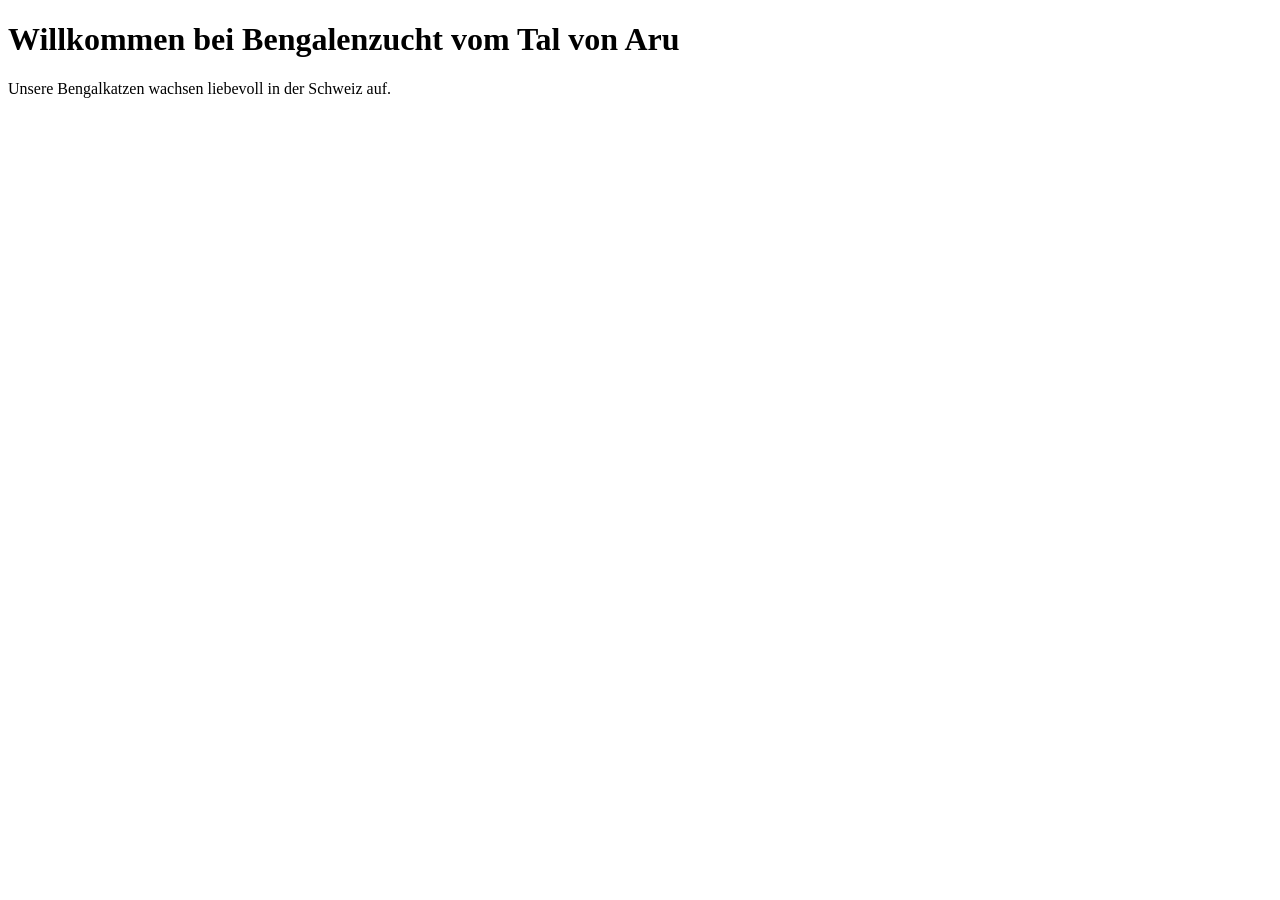
==== index.html @ d1c90d86 "Add initial HTML structure for Bengal cat breeding site" ====
<!DOCTYPE html>
<html lang="de">
<head>
    <meta charset="UTF-8">
    <title>Bengalenzucht vom Tal von Aru</title>
</head>
<body>
    <h1>Willkommen bei Bengalenzucht vom Tal von Aru</h1>
    <p>Unsere Bengalkatzen wachsen liebevoll in der Schweiz auf.</p>
</body>
</html>
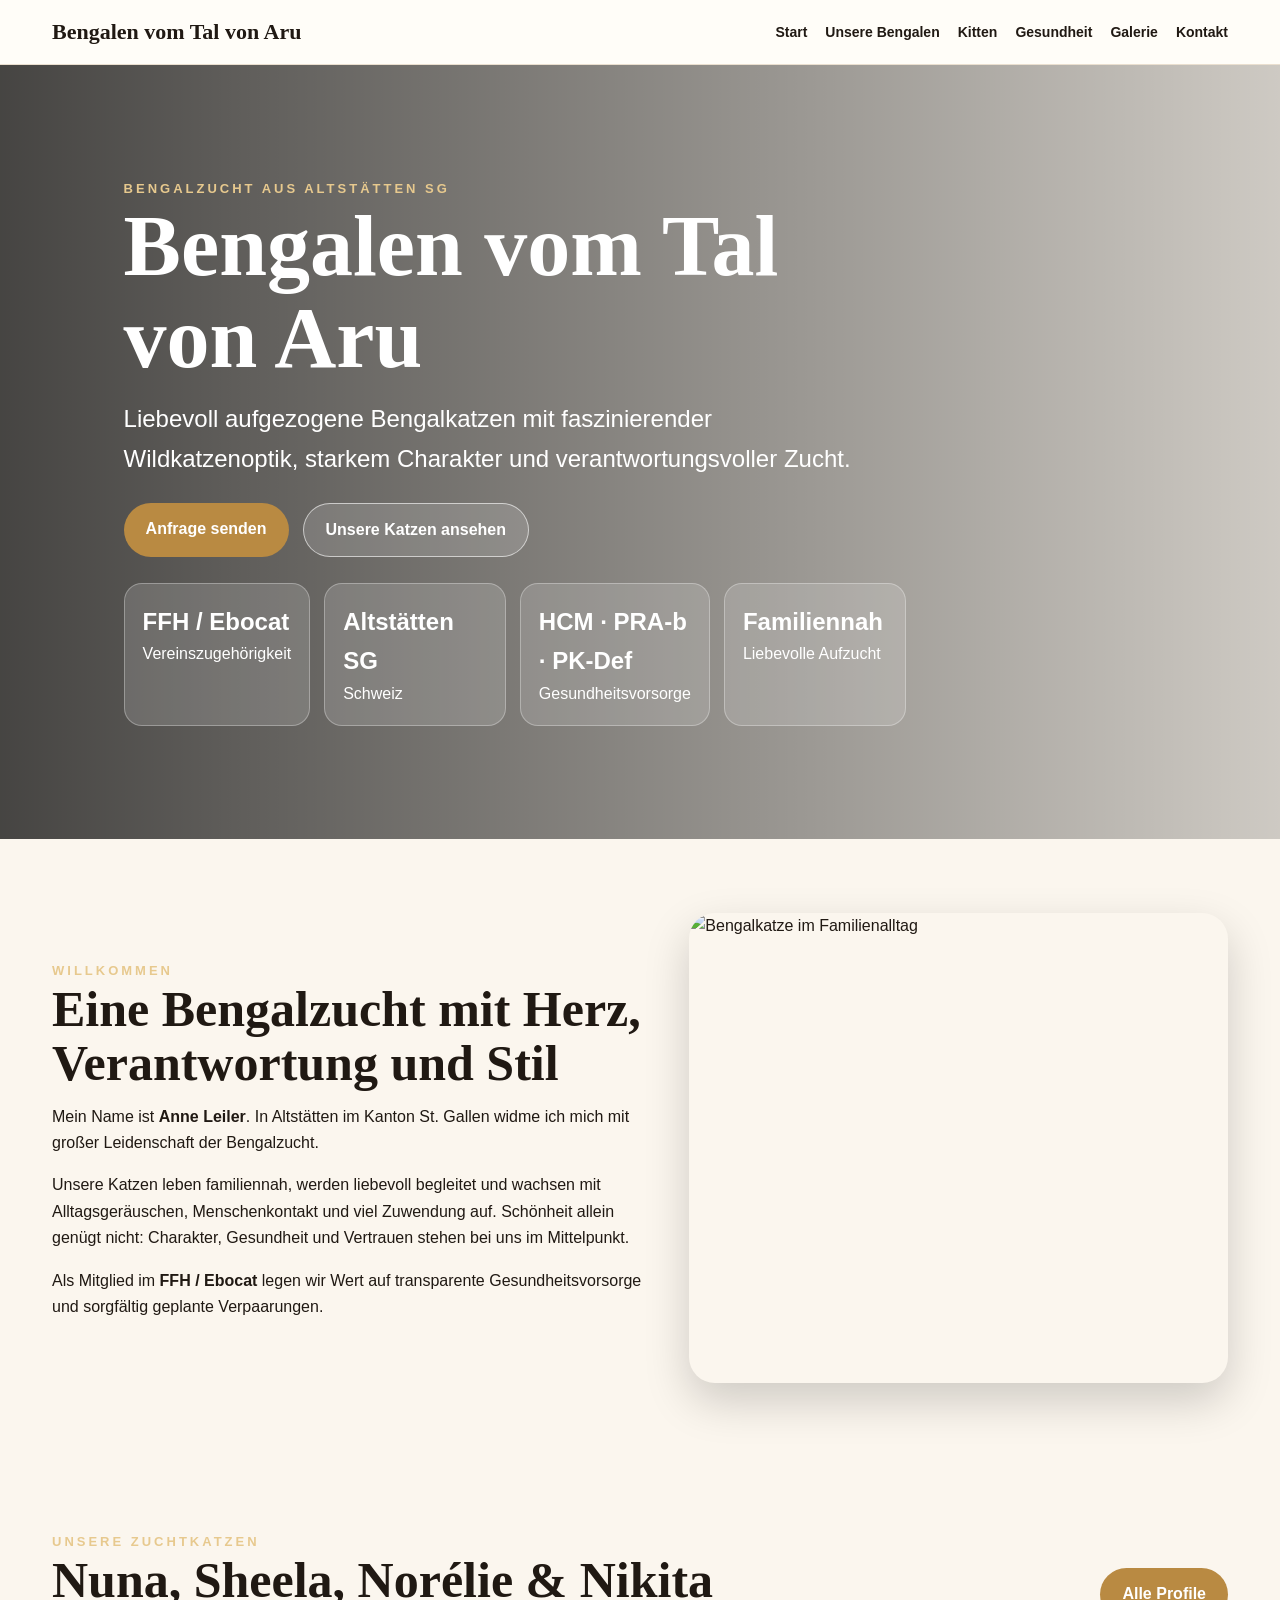
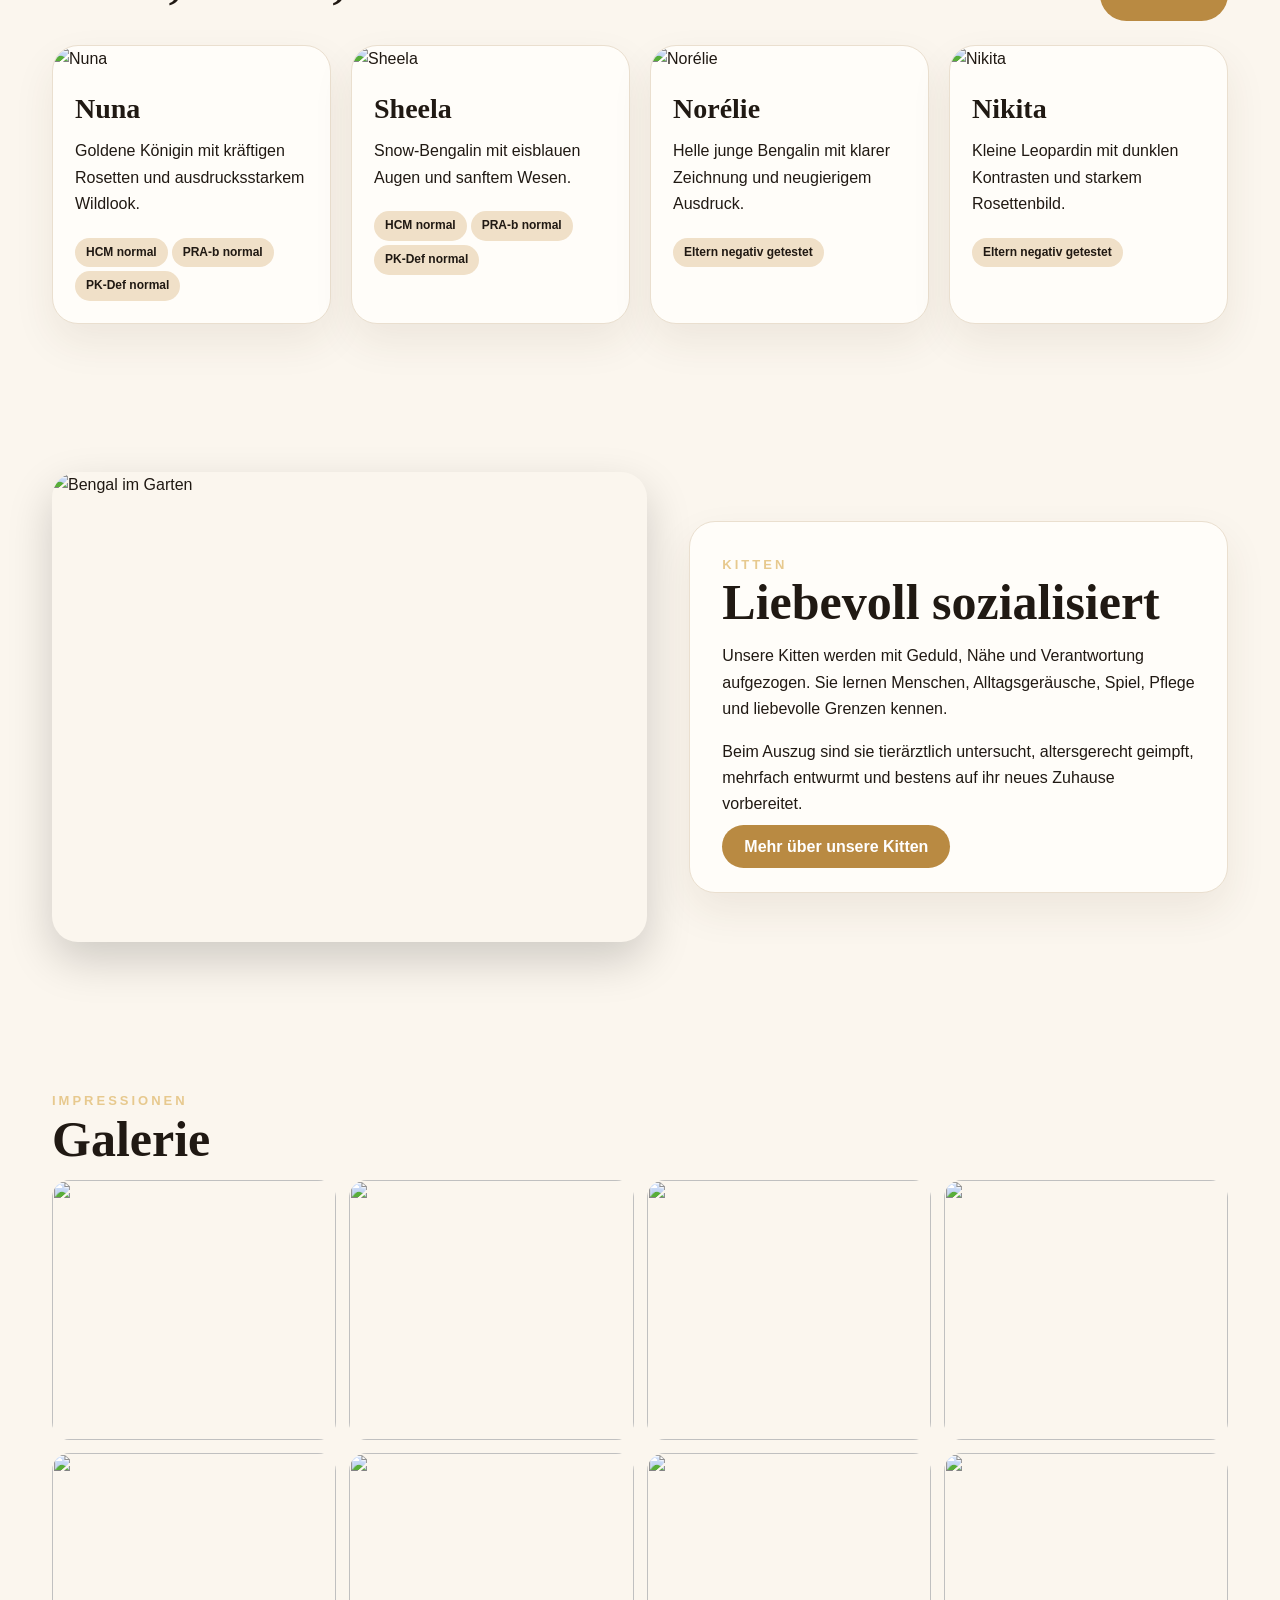
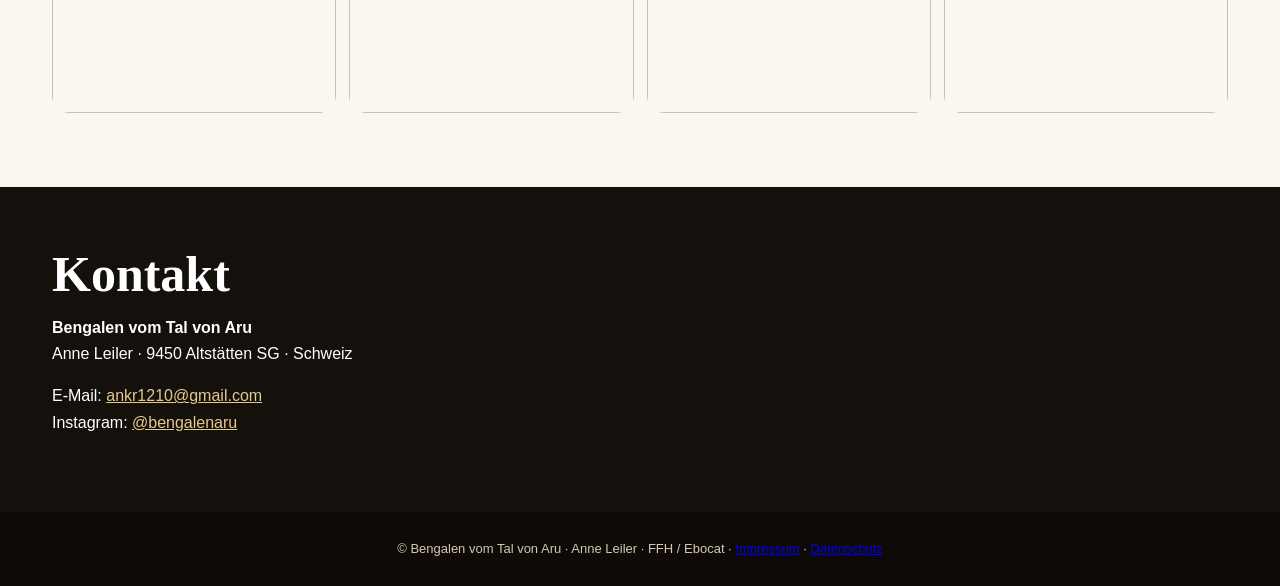
==== commit 585acca1: "Add files via upload" ====
--- a/index.html
+++ b/index.html
@@ -1,11 +1 @@
-<!DOCTYPE html>
-<html lang="de">
-<head>
-    <meta charset="UTF-8">
-    <title>Bengalenzucht vom Tal von Aru</title>
-</head>
-<body>
-    <h1>Willkommen bei Bengalenzucht vom Tal von Aru</h1>
-    <p>Unsere Bengalkatzen wachsen liebevoll in der Schweiz auf.</p>
-</body>
-</html>
+<!doctype html><html lang="de"><head><meta charset="utf-8"><meta name="viewport" content="width=device-width,initial-scale=1"><title>Bengalen vom Tal von Aru · Bengalzucht Altstätten SG</title><meta name="description" content="Liebevolle Bengalzucht aus Altstätten SG, Schweiz. Bengalen vom Tal von Aru – Gesundheit, Charakter und Schönheit."><link rel="stylesheet" href="style.css"></head><body><header class="top"><nav class="nav"><a class="brand" href="index.html">Bengalen vom Tal von Aru</a><div class="menu"><a href="index.html">Start</a><a href="unsere-bengalen.html">Unsere Bengalen</a><a href="kitten.html">Kitten</a><a href="gesundheit.html">Gesundheit</a><a href="galerie.html">Galerie</a><a href="kontakt.html">Kontakt</a></div></nav></header><section class="hero"><div class="inner"><div class="eyebrow">Bengalzucht aus Altstätten SG</div><h1>Bengalen vom Tal von Aru</h1><p class="lead">Liebevoll aufgezogene Bengalkatzen mit faszinierender Wildkatzenoptik, starkem Charakter und verantwortungsvoller Zucht.</p><div class="btns"><a class="btn" href="kontakt.html">Anfrage senden</a><a class="btn alt" href="unsere-bengalen.html">Unsere Katzen ansehen</a></div><div class="stats"><div class="stat"><strong>FFH / Ebocat</strong>Vereinszugehörigkeit</div><div class="stat"><strong>Altstätten SG</strong>Schweiz</div><div class="stat"><strong>HCM · PRA-b · PK-Def</strong>Gesundheitsvorsorge</div><div class="stat"><strong>Familiennah</strong>Liebevolle Aufzucht</div></div></div></section><main><section class="section two"><div><div class="eyebrow">Willkommen</div><h2>Eine Bengalzucht mit Herz, Verantwortung und Stil</h2><p>Mein Name ist <strong>Anne Leiler</strong>. In Altstätten im Kanton St. Gallen widme ich mich mit großer Leidenschaft der Bengalzucht.</p><p>Unsere Katzen leben familiennah, werden liebevoll begleitet und wachsen mit Alltagsgeräuschen, Menschenkontakt und viel Zuwendung auf. Schönheit allein genügt nicht: Charakter, Gesundheit und Vertrauen stehen bei uns im Mittelpunkt.</p><p>Als Mitglied im <strong>FFH / Ebocat</strong> legen wir Wert auf transparente Gesundheitsvorsorge und sorgfältig geplante Verpaarungen.</p></div><img class="img" src="assets/family.jpeg" alt="Bengalkatze im Familienalltag"></section><section class="section"><div class="split-title"><div><div class="eyebrow">Unsere Zuchtkatzen</div><h2>Nuna, Sheela, Norélie & Nikita</h2></div><a class="btn" href="unsere-bengalen.html">Alle Profile</a></div><div class="grid"><article class="cat"><img src="assets/nuna1.jpeg" alt="Nuna"><div class="pad"><h3>Nuna</h3><p>Goldene Königin mit kräftigen Rosetten und ausdrucksstarkem Wildlook.</p><span class="tag">HCM normal</span><span class="tag">PRA-b normal</span><span class="tag">PK-Def normal</span></div></article><article class="cat"><img src="assets/sheela1.jpeg" alt="Sheela"><div class="pad"><h3>Sheela</h3><p>Snow-Bengalin mit eisblauen Augen und sanftem Wesen.</p><span class="tag">HCM normal</span><span class="tag">PRA-b normal</span><span class="tag">PK-Def normal</span></div></article><article class="cat"><img src="assets/norelie1.jpeg" alt="Norélie"><div class="pad"><h3>Norélie</h3><p>Helle junge Bengalin mit klarer Zeichnung und neugierigem Ausdruck.</p><span class="tag">Eltern negativ getestet</span></div></article><article class="cat"><img src="assets/nikita1.jpeg" alt="Nikita"><div class="pad"><h3>Nikita</h3><p>Kleine Leopardin mit dunklen Kontrasten und starkem Rosettenbild.</p><span class="tag">Eltern negativ getestet</span></div></article></div></section><section class="section two"><img class="img" src="assets/gallery2.jpeg" alt="Bengal im Garten"><div class="card"><div class="eyebrow">Kitten</div><h2>Liebevoll sozialisiert</h2><p>Unsere Kitten werden mit Geduld, Nähe und Verantwortung aufgezogen. Sie lernen Menschen, Alltagsgeräusche, Spiel, Pflege und liebevolle Grenzen kennen.</p><p>Beim Auszug sind sie tierärztlich untersucht, altersgerecht geimpft, mehrfach entwurmt und bestens auf ihr neues Zuhause vorbereitet.</p><a class="btn" href="kitten.html">Mehr über unsere Kitten</a></div></section><section class="section"><div class="eyebrow">Impressionen</div><h2>Galerie</h2><div class="gallery"><img src="assets/gallery1.jpeg"><img src="assets/nuna2.jpeg"><img src="assets/sheela2.jpeg"><img src="assets/norelie2.jpeg"><img src="assets/nikita2.jpeg"><img src="assets/gallery3.jpeg"><img src="assets/gallery4.jpeg"><img src="assets/family.jpeg"></div></section></main><section class="contact"><div class="section"><h2>Kontakt</h2><p><strong>Bengalen vom Tal von Aru</strong><br>Anne Leiler · 9450 Altstätten SG · Schweiz</p><p>E-Mail: <a href="mailto:ankr1210@gmail.com">ankr1210@gmail.com</a><br>Instagram: <a href="https://www.instagram.com/bengalenaru" target="_blank" rel="noopener">@bengalenaru</a></p></div></section><footer class="footer">© Bengalen vom Tal von Aru · Anne Leiler · FFH / Ebocat · <a href="impressum.html">Impressum</a> · <a href="datenschutz.html">Datenschutz</a></footer></body></html>
--- a/style.css
+++ b/style.css
@@ -0,0 +1 @@
+:root{--cream:#fbf6ee;--paper:#fffdf9;--ink:#201913;--muted:#776754;--gold:#b98a42;--gold2:#e7c98e;--line:#eadfcf;--dark:#14110d}*{box-sizing:border-box}html{scroll-behavior:smooth}body{margin:0;background:var(--cream);color:var(--ink);font-family:Inter,Arial,sans-serif;line-height:1.65}h1,h2,h3{font-family:Georgia,serif;line-height:1.08;margin:0 0 14px}h1{font-size:clamp(44px,7vw,86px)}h2{font-size:clamp(30px,4vw,50px)}h3{font-size:28px}p{margin:0 0 16px}.top{position:sticky;top:0;background:rgba(255,253,249,.92);backdrop-filter:blur(10px);z-index:20;border-bottom:1px solid var(--line)}.nav{max-width:1220px;margin:auto;display:flex;justify-content:space-between;align-items:center;padding:14px 22px}.brand{text-decoration:none;color:var(--ink);font-family:Georgia,serif;font-weight:700;font-size:22px}.menu a{text-decoration:none;color:var(--ink);font-weight:700;font-size:14px;margin-left:18px}.hero{min-height:86vh;background:linear-gradient(90deg,rgba(0,0,0,.72),rgba(0,0,0,.18)),url('assets/hero.jpeg') center/cover;display:flex;align-items:center;color:white}.hero .inner{max-width:850px;margin-left:7%;padding:34px}.eyebrow{text-transform:uppercase;letter-spacing:3px;color:var(--gold2);font-weight:800;font-size:13px}.lead{font-size:clamp(18px,2.5vw,24px);max-width:740px}.btns{display:flex;gap:14px;flex-wrap:wrap;margin-top:24px}.btn{border-radius:999px;text-decoration:none;padding:13px 22px;font-weight:800;background:var(--gold);color:white}.btn.alt{background:rgba(255,255,255,.14);border:1px solid rgba(255,255,255,.6)}main{overflow:hidden}.section{max-width:1220px;margin:auto;padding:74px 22px}.two{display:grid;grid-template-columns:1.05fr .95fr;gap:42px;align-items:center}.card,.cat,.note{background:var(--paper);border:1px solid var(--line);border-radius:26px;box-shadow:0 18px 42px rgba(78,52,20,.08)}.card{padding:32px}.img{width:100%;height:470px;object-fit:cover;border-radius:26px;box-shadow:0 18px 45px rgba(0,0,0,.18)}.stats{display:grid;grid-template-columns:repeat(4,1fr);gap:14px;margin-top:26px}.stat{background:rgba(255,255,255,.15);border:1px solid rgba(255,255,255,.3);border-radius:18px;padding:18px}.stat strong{display:block;font-size:24px}.grid{display:grid;grid-template-columns:repeat(4,1fr);gap:20px}.cat{overflow:hidden}.cat img{width:100%;height:290px;object-fit:cover}.cat .pad{padding:22px}.tag{display:inline-block;background:#f0e0c8;border-radius:99px;padding:5px 11px;margin:4px 4px 0 0;font-size:12px;font-weight:700}.split-title{display:flex;justify-content:space-between;gap:20px;align-items:end;margin-bottom:24px}.muted{color:var(--muted)}.profile{display:grid;grid-template-columns:420px 1fr;gap:34px;align-items:center;margin-top:28px}.profile img{width:100%;height:470px;object-fit:cover;border-radius:26px}.health{display:grid;grid-template-columns:repeat(3,1fr);gap:18px}.health .note{padding:25px;border-left:6px solid var(--gold)}.gallery{display:grid;grid-template-columns:repeat(4,1fr);gap:13px}.gallery img{width:100%;height:260px;object-fit:cover;border-radius:18px}.contact{background:var(--dark);color:white}.contact a{color:var(--gold2)}.contact .section{padding-top:60px;padding-bottom:60px}.footer{background:#0d0a08;color:#d8c7af;text-align:center;padding:26px;font-size:13px}.page-hero{background:var(--dark);color:white;padding:80px 22px 55px}.page-hero .inner{max-width:1220px;margin:auto}.legal{max-width:900px}.alert{background:#fff8e8;border:1px solid #e5c47e;border-radius:18px;padding:18px;color:#4a3512}@media(max-width:950px){.menu{display:none}.two,.grid,.profile,.health,.gallery,.stats{grid-template-columns:1fr}.hero .inner{margin:0}.section{padding:48px 18px}.img,.profile img{height:340px}.cat img{height:340px}.gallery img{height:280px}}
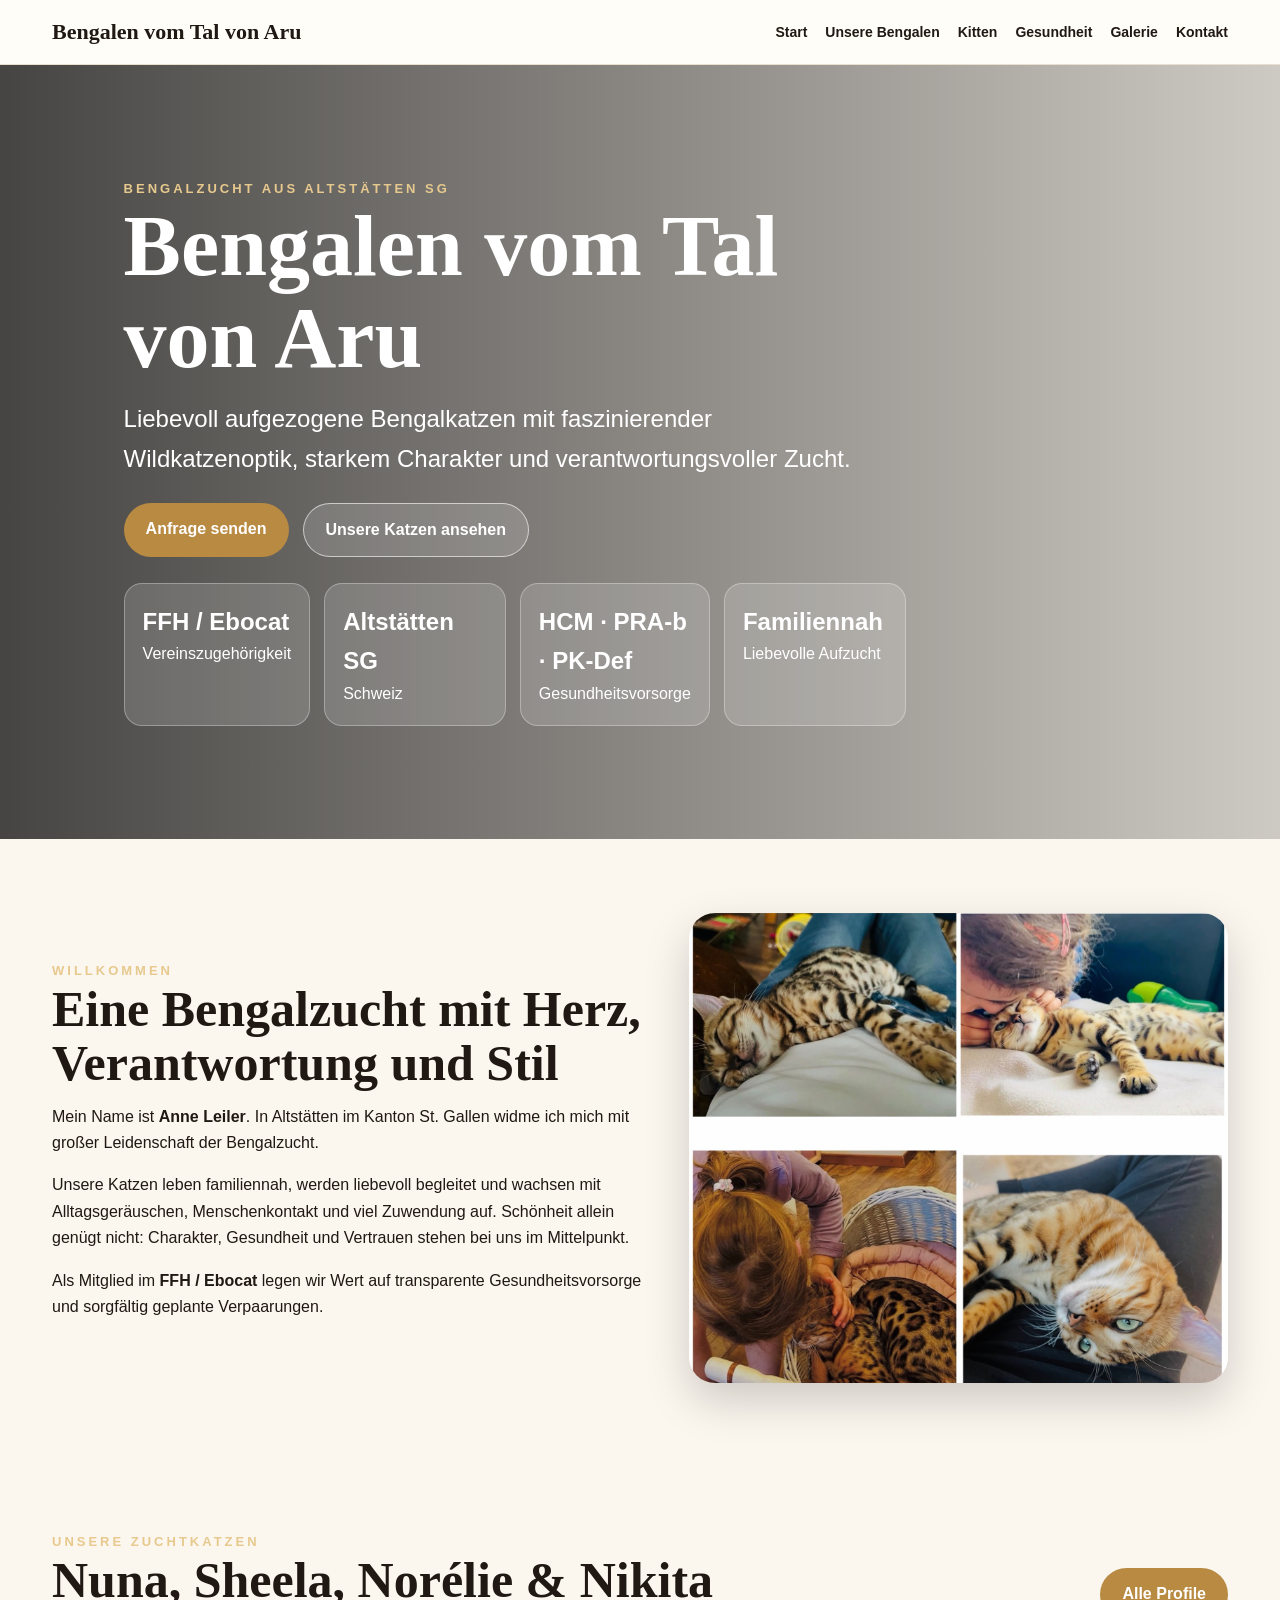
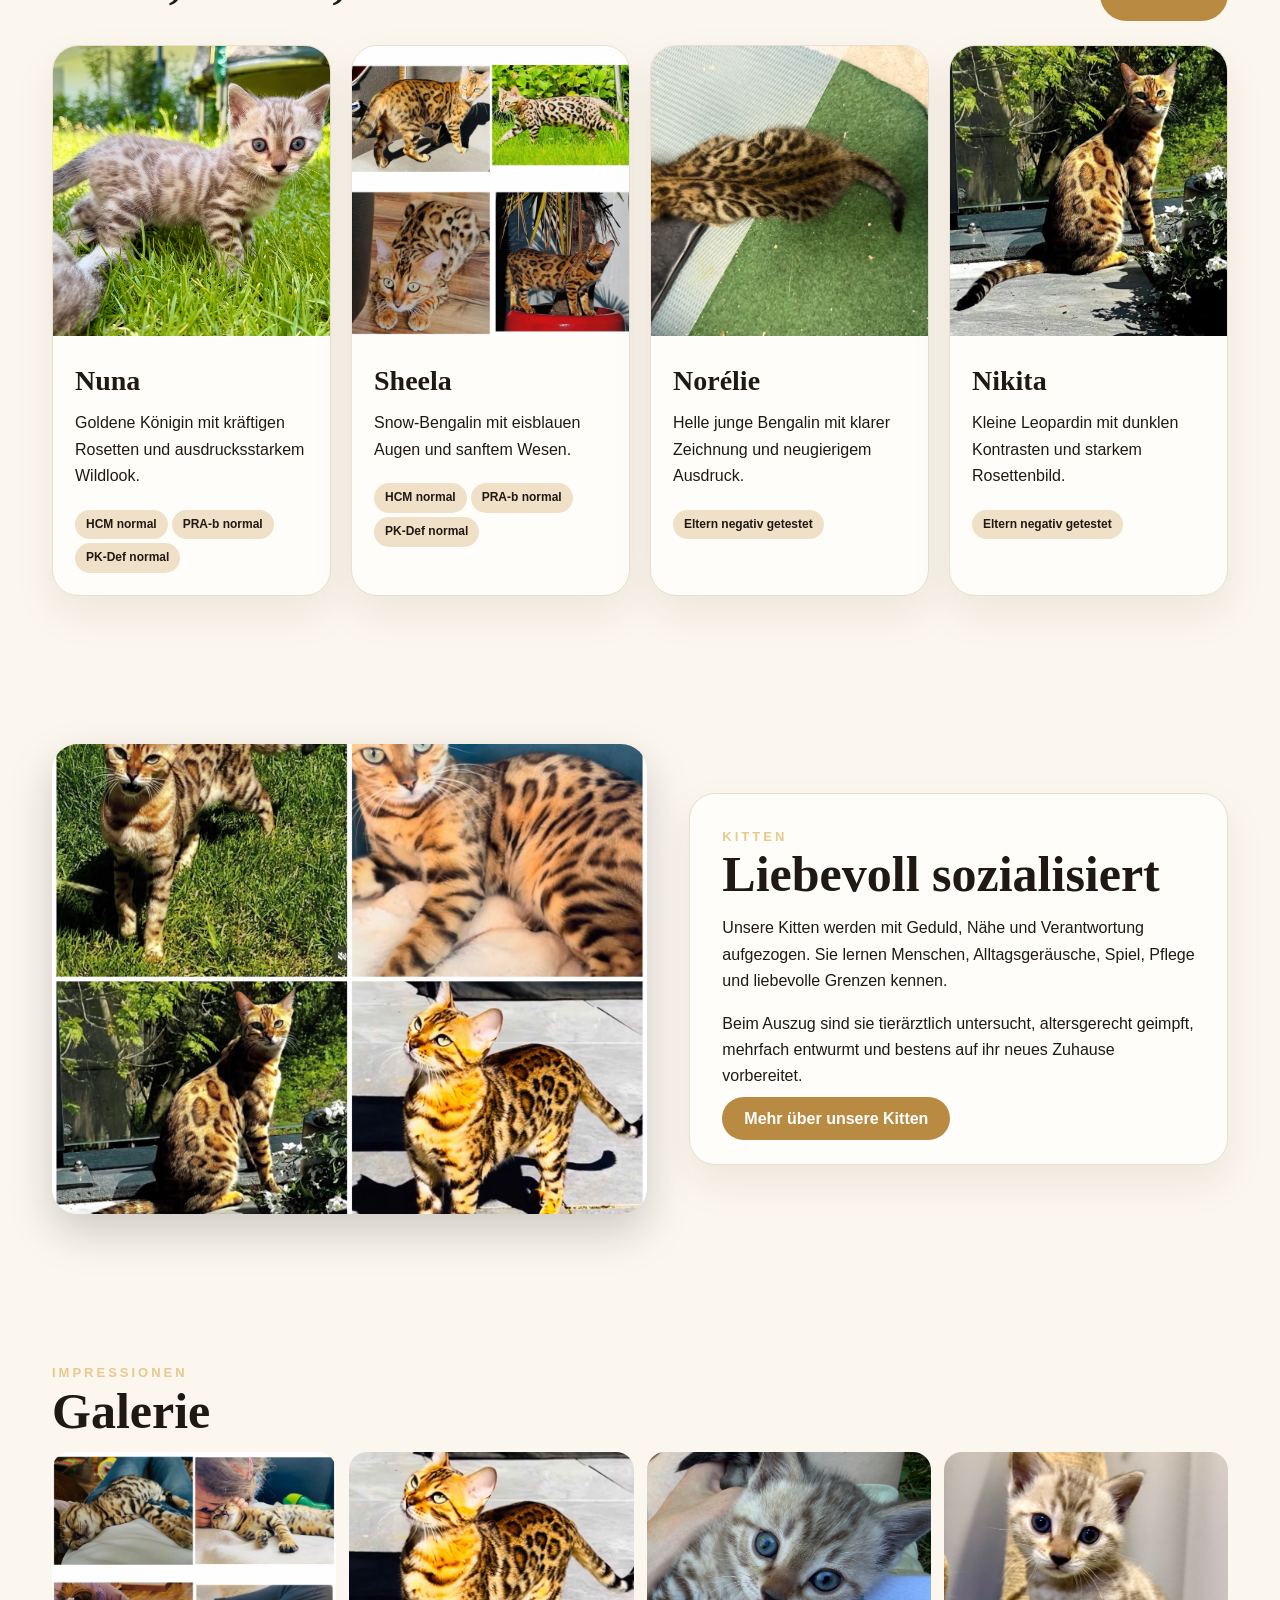
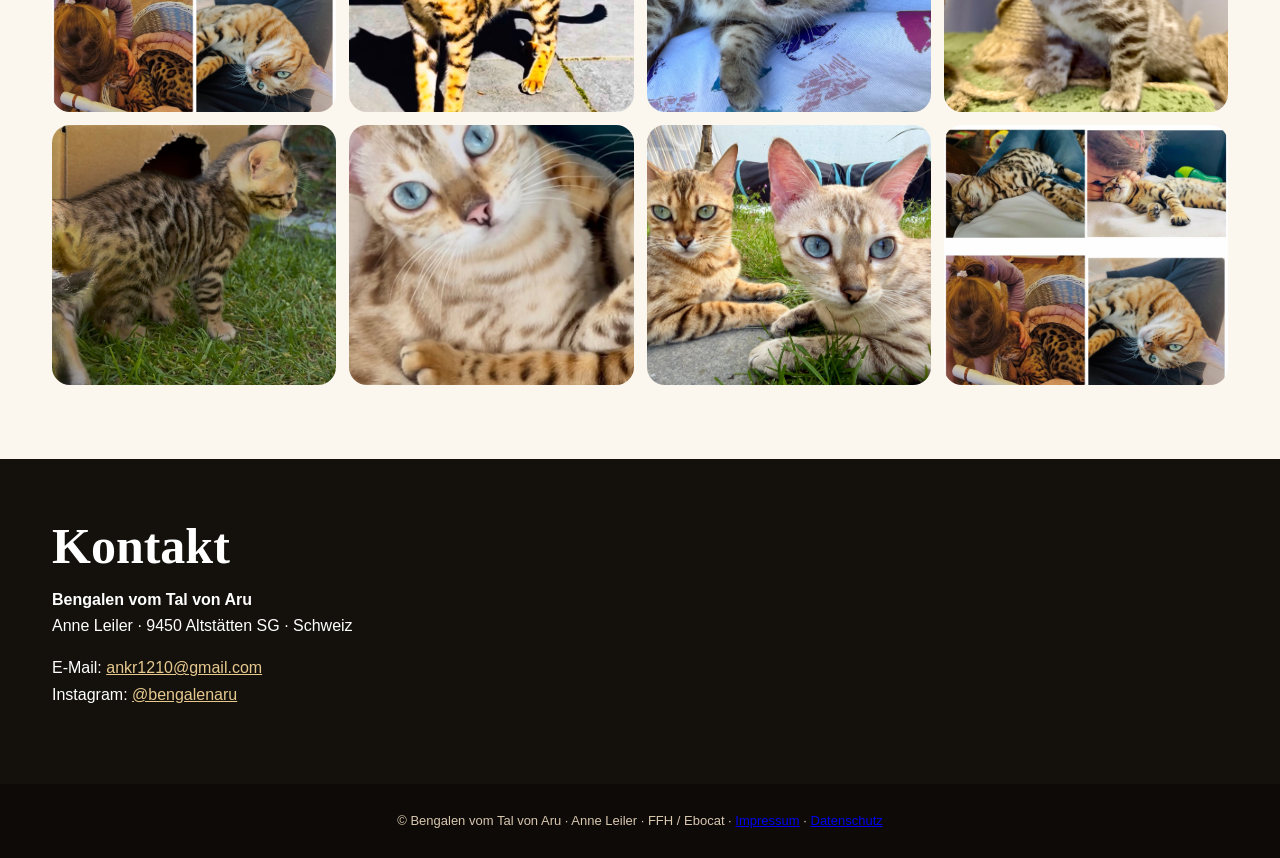
==== commit cb18e7e6: "Fix HTML encoding issues in index.html" ====
--- a/index.html
+++ b/index.html
@@ -1 +1 @@
-<!doctype html><html lang="de"><head><meta charset="utf-8"><meta name="viewport" content="width=device-width,initial-scale=1"><title>Bengalen vom Tal von Aru · Bengalzucht Altstätten SG</title><meta name="description" content="Liebevolle Bengalzucht aus Altstätten SG, Schweiz. Bengalen vom Tal von Aru – Gesundheit, Charakter und Schönheit."><link rel="stylesheet" href="style.css"></head><body><header class="top"><nav class="nav"><a class="brand" href="index.html">Bengalen vom Tal von Aru</a><div class="menu"><a href="index.html">Start</a><a href="unsere-bengalen.html">Unsere Bengalen</a><a href="kitten.html">Kitten</a><a href="gesundheit.html">Gesundheit</a><a href="galerie.html">Galerie</a><a href="kontakt.html">Kontakt</a></div></nav></header><section class="hero"><div class="inner"><div class="eyebrow">Bengalzucht aus Altstätten SG</div><h1>Bengalen vom Tal von Aru</h1><p class="lead">Liebevoll aufgezogene Bengalkatzen mit faszinierender Wildkatzenoptik, starkem Charakter und verantwortungsvoller Zucht.</p><div class="btns"><a class="btn" href="kontakt.html">Anfrage senden</a><a class="btn alt" href="unsere-bengalen.html">Unsere Katzen ansehen</a></div><div class="stats"><div class="stat"><strong>FFH / Ebocat</strong>Vereinszugehörigkeit</div><div class="stat"><strong>Altstätten SG</strong>Schweiz</div><div class="stat"><strong>HCM · PRA-b · PK-Def</strong>Gesundheitsvorsorge</div><div class="stat"><strong>Familiennah</strong>Liebevolle Aufzucht</div></div></div></section><main><section class="section two"><div><div class="eyebrow">Willkommen</div><h2>Eine Bengalzucht mit Herz, Verantwortung und Stil</h2><p>Mein Name ist <strong>Anne Leiler</strong>. In Altstätten im Kanton St. Gallen widme ich mich mit großer Leidenschaft der Bengalzucht.</p><p>Unsere Katzen leben familiennah, werden liebevoll begleitet und wachsen mit Alltagsgeräuschen, Menschenkontakt und viel Zuwendung auf. Schönheit allein genügt nicht: Charakter, Gesundheit und Vertrauen stehen bei uns im Mittelpunkt.</p><p>Als Mitglied im <strong>FFH / Ebocat</strong> legen wir Wert auf transparente Gesundheitsvorsorge und sorgfältig geplante Verpaarungen.</p></div><img class="img" src="assets/family.jpeg" alt="Bengalkatze im Familienalltag"></section><section class="section"><div class="split-title"><div><div class="eyebrow">Unsere Zuchtkatzen</div><h2>Nuna, Sheela, Norélie & Nikita</h2></div><a class="btn" href="unsere-bengalen.html">Alle Profile</a></div><div class="grid"><article class="cat"><img src="assets/nuna1.jpeg" alt="Nuna"><div class="pad"><h3>Nuna</h3><p>Goldene Königin mit kräftigen Rosetten und ausdrucksstarkem Wildlook.</p><span class="tag">HCM normal</span><span class="tag">PRA-b normal</span><span class="tag">PK-Def normal</span></div></article><article class="cat"><img src="assets/sheela1.jpeg" alt="Sheela"><div class="pad"><h3>Sheela</h3><p>Snow-Bengalin mit eisblauen Augen und sanftem Wesen.</p><span class="tag">HCM normal</span><span class="tag">PRA-b normal</span><span class="tag">PK-Def normal</span></div></article><article class="cat"><img src="assets/norelie1.jpeg" alt="Norélie"><div class="pad"><h3>Norélie</h3><p>Helle junge Bengalin mit klarer Zeichnung und neugierigem Ausdruck.</p><span class="tag">Eltern negativ getestet</span></div></article><article class="cat"><img src="assets/nikita1.jpeg" alt="Nikita"><div class="pad"><h3>Nikita</h3><p>Kleine Leopardin mit dunklen Kontrasten und starkem Rosettenbild.</p><span class="tag">Eltern negativ getestet</span></div></article></div></section><section class="section two"><img class="img" src="assets/gallery2.jpeg" alt="Bengal im Garten"><div class="card"><div class="eyebrow">Kitten</div><h2>Liebevoll sozialisiert</h2><p>Unsere Kitten werden mit Geduld, Nähe und Verantwortung aufgezogen. Sie lernen Menschen, Alltagsgeräusche, Spiel, Pflege und liebevolle Grenzen kennen.</p><p>Beim Auszug sind sie tierärztlich untersucht, altersgerecht geimpft, mehrfach entwurmt und bestens auf ihr neues Zuhause vorbereitet.</p><a class="btn" href="kitten.html">Mehr über unsere Kitten</a></div></section><section class="section"><div class="eyebrow">Impressionen</div><h2>Galerie</h2><div class="gallery"><img src="assets/gallery1.jpeg"><img src="assets/nuna2.jpeg"><img src="assets/sheela2.jpeg"><img src="assets/norelie2.jpeg"><img src="assets/nikita2.jpeg"><img src="assets/gallery3.jpeg"><img src="assets/gallery4.jpeg"><img src="assets/family.jpeg"></div></section></main><section class="contact"><div class="section"><h2>Kontakt</h2><p><strong>Bengalen vom Tal von Aru</strong><br>Anne Leiler · 9450 Altstätten SG · Schweiz</p><p>E-Mail: <a href="mailto:ankr1210@gmail.com">ankr1210@gmail.com</a><br>Instagram: <a href="https://www.instagram.com/bengalenaru" target="_blank" rel="noopener">@bengalenaru</a></p></div></section><footer class="footer">© Bengalen vom Tal von Aru · Anne Leiler · FFH / Ebocat · <a href="impressum.html">Impressum</a> · <a href="datenschutz.html">Datenschutz</a></footer></body></html>
+<!doctype html><html lang="de"><head><meta charset="utf-8"><meta name="viewport" content="width=device-width,initial-scale=1"><title>Bengalen vom Tal von Aru · Bengalzucht Altstätten SG</title><meta name="description" content="Liebevolle Bengalzucht aus Altstätten SG, Schweiz. Bengalen vom Tal von Aru – Gesundheit, Charakter und Schönheit."><link rel="stylesheet" href="style.css"></head><body><header class="top"><nav class="nav"><a class="brand" href="index.html">Bengalen vom Tal von Aru</a><div class="menu"><a href="index.html">Start</a><a href="unsere-bengalen.html">Unsere Bengalen</a><a href="kitten.html">Kitten</a><a href="gesundheit.html">Gesundheit</a><a href="galerie.html">Galerie</a><a href="kontakt.html">Kontakt</a></div></nav></header><section class="hero"><div class="inner"><div class="eyebrow">Bengalzucht aus Altstätten SG</div><h1>Bengalen vom Tal von Aru</h1><p class="lead">Liebevoll aufgezogene Bengalkatzen mit faszinierender Wildkatzenoptik, starkem Charakter und verantwortungsvoller Zucht.</p><div class="btns"><a class="btn" href="kontakt.html">Anfrage senden</a><a class="btn alt" href="unsere-bengalen.html">Unsere Katzen ansehen</a></div><div class="stats"><div class="stat"><strong>FFH / Ebocat</strong>Vereinszugehörigkeit</div><div class="stat"><strong>Altstätten SG</strong>Schweiz</div><div class="stat"><strong>HCM · PRA-b · PK-Def</strong>Gesundheitsvorsorge</div><div class="stat"><strong>Familiennah</strong>Liebevolle Aufzucht</div></div></div></section><main><section class="section two"><div><div class="eyebrow">Willkommen</div><h2>Eine Bengalzucht mit Herz, Verantwortung und Stil</h2><p>Mein Name ist <strong>Anne Leiler</strong>. In Altstätten im Kanton St. Gallen widme ich mich mit großer Leidenschaft der Bengalzucht.</p><p>Unsere Katzen leben familiennah, werden liebevoll begleitet und wachsen mit Alltagsgeräuschen, Menschenkontakt und viel Zuwendung auf. Schönheit allein genügt nicht: Charakter, Gesundheit und Vertrauen stehen bei uns im Mittelpunkt.</p><p>Als Mitglied im <strong>FFH / Ebocat</strong> legen wir Wert auf transparente Gesundheitsvorsorge und sorgfältig geplante Verpaarungen.</p></div><img class="img" src="family.jpeg" alt="Bengalkatze im Familienalltag"></section><section class="section"><div class="split-title"><div><div class="eyebrow">Unsere Zuchtkatzen</div><h2>Nuna, Sheela, Norélie & Nikita</h2></div><a class="btn" href="unsere-bengalen.html">Alle Profile</a></div><div class="grid"><article class="cat"><img src="nuna1.jpeg" alt="Nuna"><div class="pad"><h3>Nuna</h3><p>Goldene Königin mit kräftigen Rosetten und ausdrucksstarkem Wildlook.</p><span class="tag">HCM normal</span><span class="tag">PRA-b normal</span><span class="tag">PK-Def normal</span></div></article><article class="cat"><img src="sheela1.jpeg" alt="Sheela"><div class="pad"><h3>Sheela</h3><p>Snow-Bengalin mit eisblauen Augen und sanftem Wesen.</p><span class="tag">HCM normal</span><span class="tag">PRA-b normal</span><span class="tag">PK-Def normal</span></div></article><article class="cat"><img src="norelie1.jpeg" alt="Norélie"><div class="pad"><h3>Norélie</h3><p>Helle junge Bengalin mit klarer Zeichnung und neugierigem Ausdruck.</p><span class="tag">Eltern negativ getestet</span></div></article><article class="cat"><img src="nikita1.jpeg" alt="Nikita"><div class="pad"><h3>Nikita</h3><p>Kleine Leopardin mit dunklen Kontrasten und starkem Rosettenbild.</p><span class="tag">Eltern negativ getestet</span></div></article></div></section><section class="section two"><img class="img" src="gallery2.jpeg" alt="Bengal im Garten"><div class="card"><div class="eyebrow">Kitten</div><h2>Liebevoll sozialisiert</h2><p>Unsere Kitten werden mit Geduld, Nähe und Verantwortung aufgezogen. Sie lernen Menschen, Alltagsgeräusche, Spiel, Pflege und liebevolle Grenzen kennen.</p><p>Beim Auszug sind sie tierärztlich untersucht, altersgerecht geimpft, mehrfach entwurmt und bestens auf ihr neues Zuhause vorbereitet.</p><a class="btn" href="kitten.html">Mehr über unsere Kitten</a></div></section><section class="section"><div class="eyebrow">Impressionen</div><h2>Galerie</h2><div class="gallery"><img src="gallery1.jpeg"><img src="nuna2.jpeg"><img src="sheela2.jpeg"><img src="norelie2.jpeg"><img src="nikita2.jpeg"><img src="gallery3.jpeg"><img src="gallery4.jpeg"><img src="family.jpeg"></div></section></main><section class="contact"><div class="section"><h2>Kontakt</h2><p><strong>Bengalen vom Tal von Aru</strong><br>Anne Leiler · 9450 Altstätten SG · Schweiz</p><p>E-Mail: <a href="mailto:ankr1210@gmail.com">ankr1210@gmail.com</a><br>Instagram: <a href="https://www.instagram.com/bengalenaru" target="_blank" rel="noopener">@bengalenaru</a></p></div></section><footer class="footer">© Bengalen vom Tal von Aru · Anne Leiler · FFH / Ebocat · <a href="impressum.html">Impressum</a> · <a href="datenschutz.html">Datenschutz</a></footer></body></html>
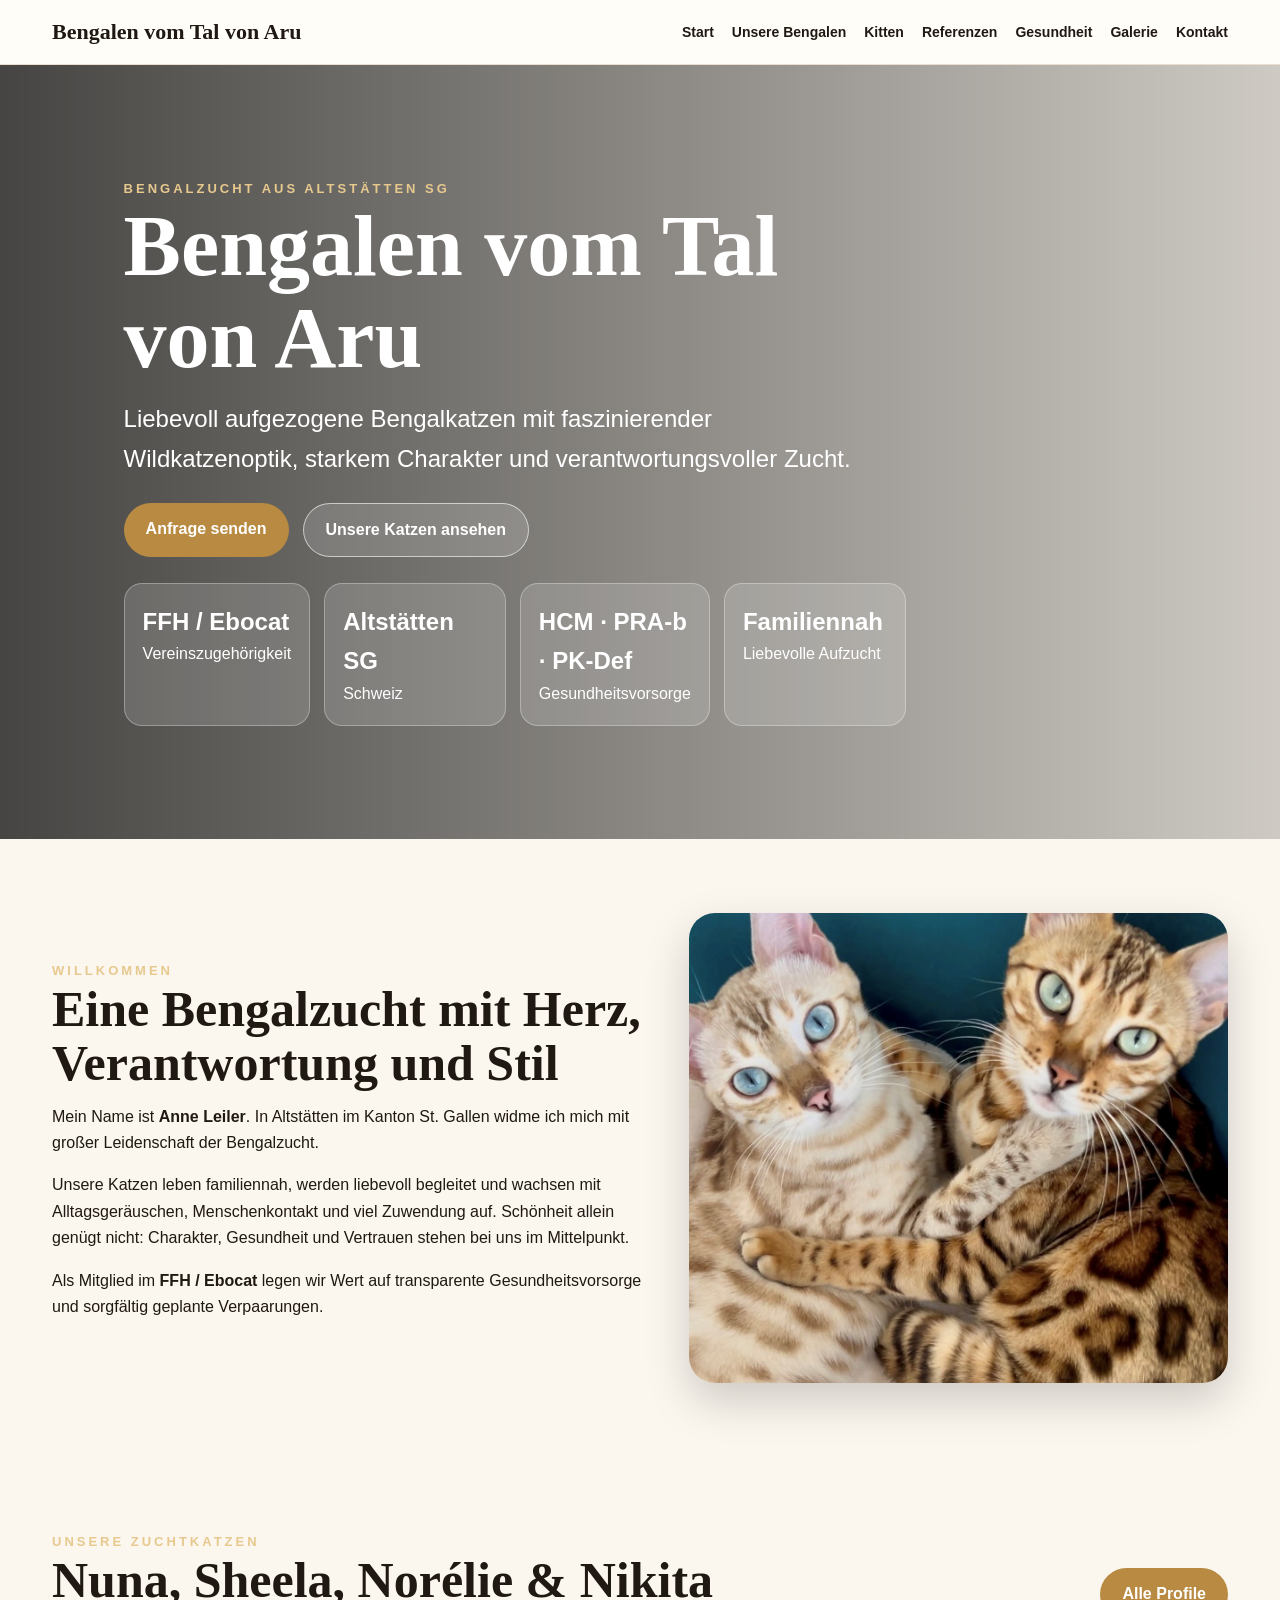
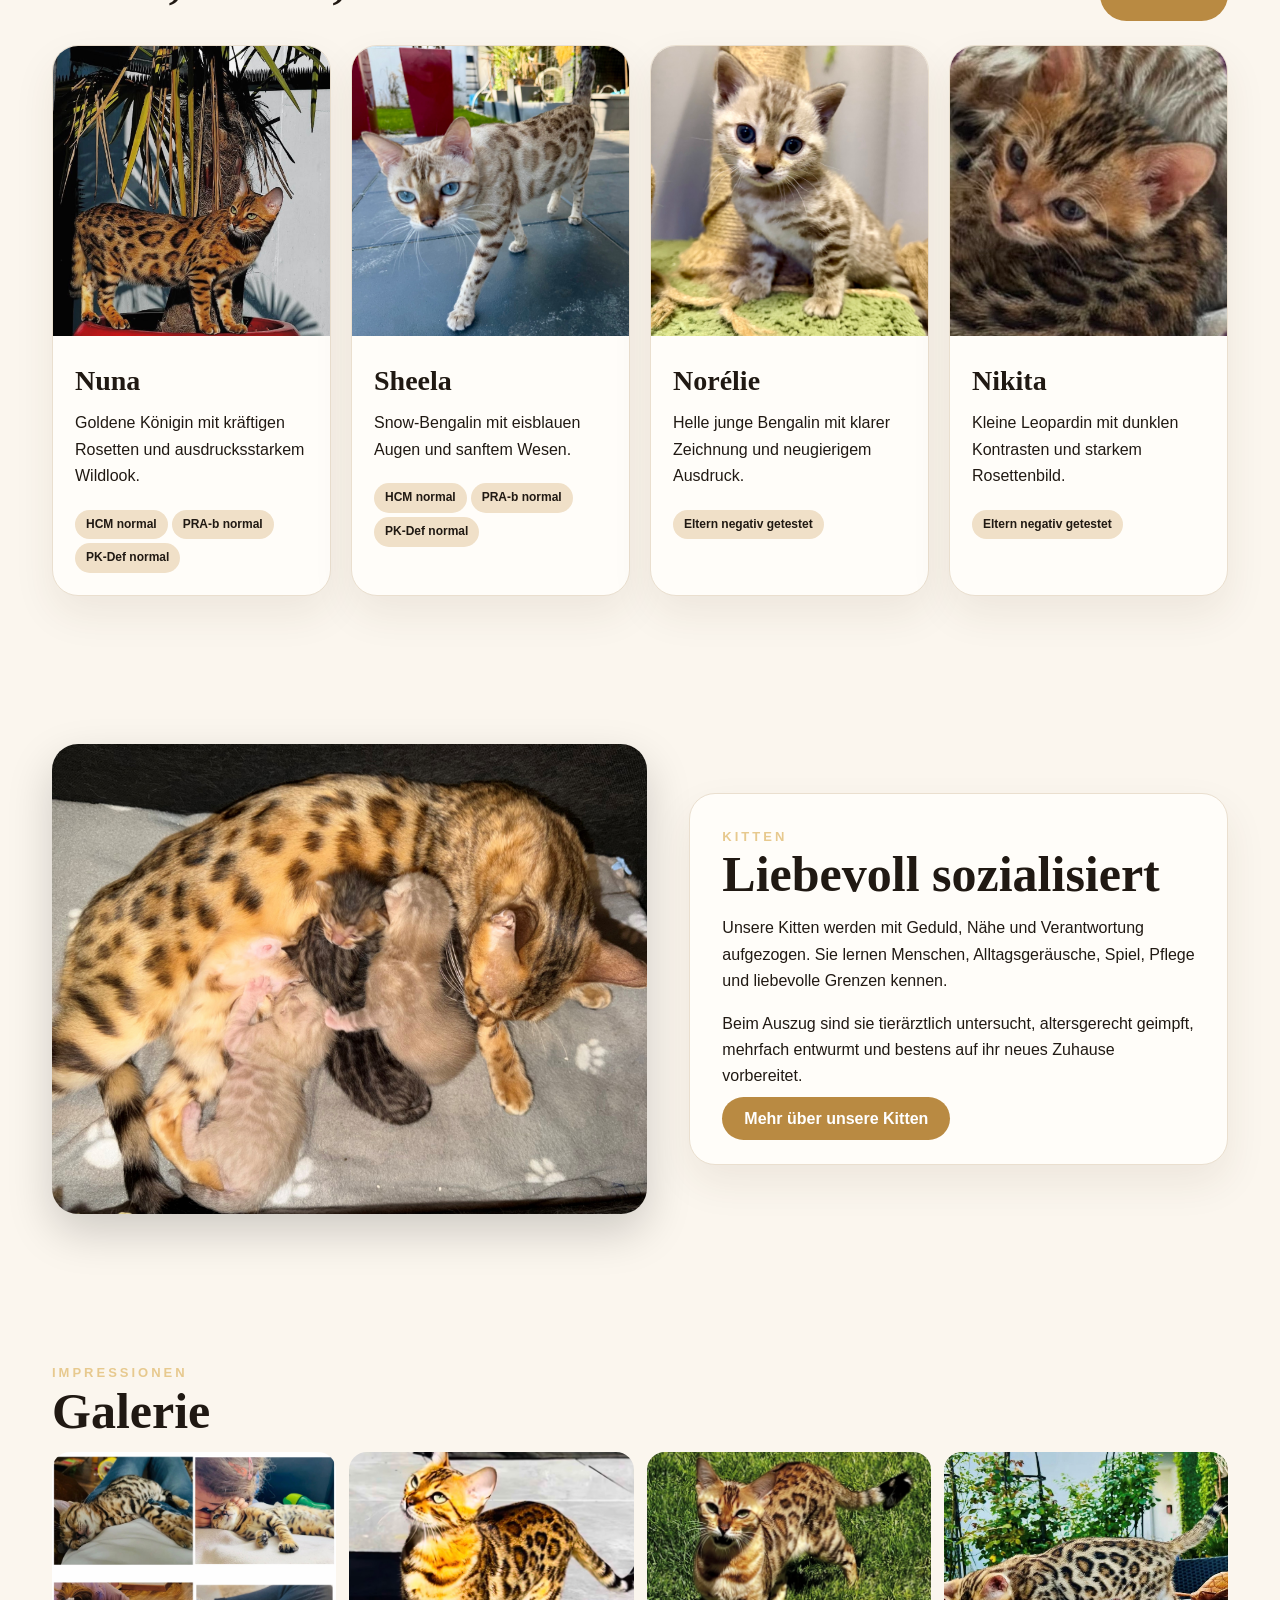
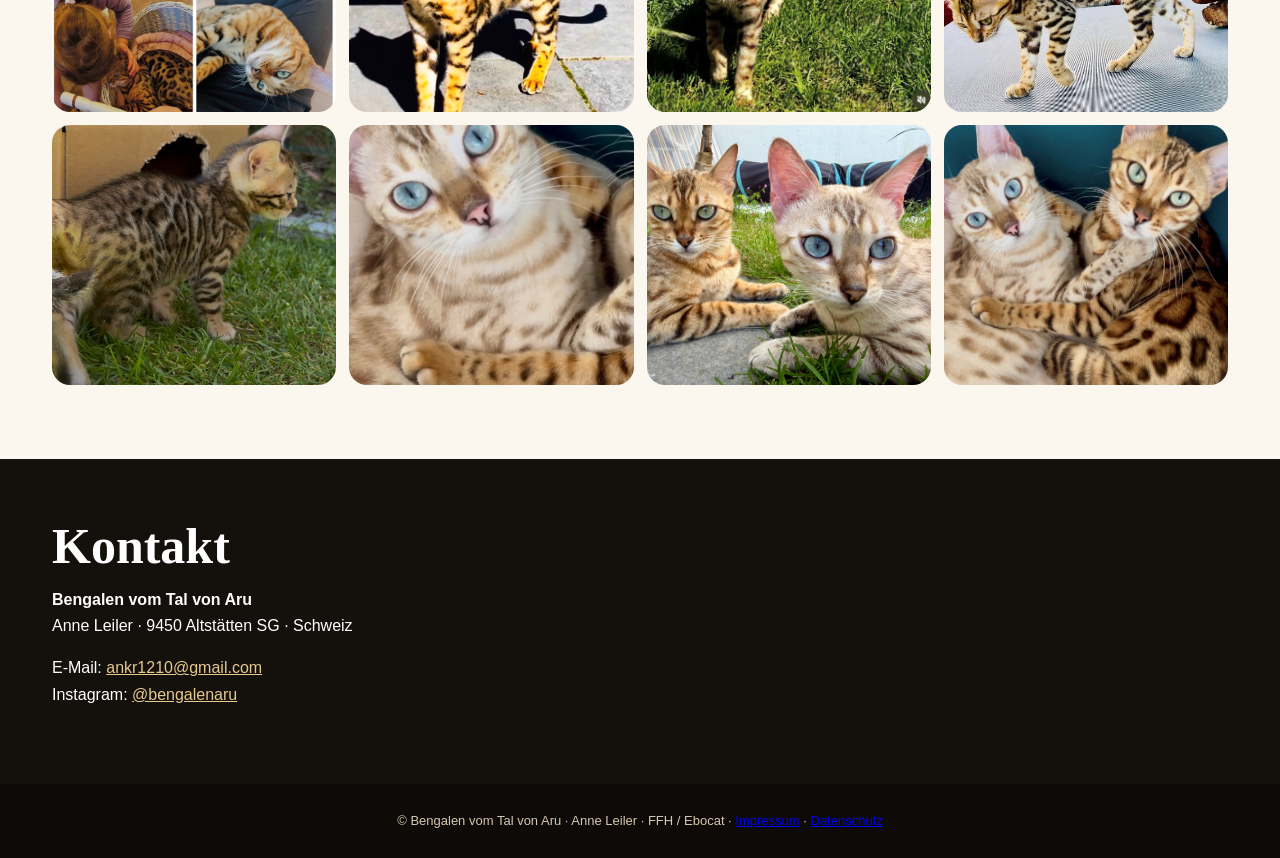
==== commit 527c7d5d: "Update index.html" ====
--- a/index.html
+++ b/index.html
@@ -1 +1 @@
-<!doctype html><html lang="de"><head><meta charset="utf-8"><meta name="viewport" content="width=device-width,initial-scale=1"><title>Bengalen vom Tal von Aru · Bengalzucht Altstätten SG</title><meta name="description" content="Liebevolle Bengalzucht aus Altstätten SG, Schweiz. Bengalen vom Tal von Aru – Gesundheit, Charakter und Schönheit."><link rel="stylesheet" href="style.css"></head><body><header class="top"><nav class="nav"><a class="brand" href="index.html">Bengalen vom Tal von Aru</a><div class="menu"><a href="index.html">Start</a><a href="unsere-bengalen.html">Unsere Bengalen</a><a href="kitten.html">Kitten</a><a href="gesundheit.html">Gesundheit</a><a href="galerie.html">Galerie</a><a href="kontakt.html">Kontakt</a></div></nav></header><section class="hero"><div class="inner"><div class="eyebrow">Bengalzucht aus Altstätten SG</div><h1>Bengalen vom Tal von Aru</h1><p class="lead">Liebevoll aufgezogene Bengalkatzen mit faszinierender Wildkatzenoptik, starkem Charakter und verantwortungsvoller Zucht.</p><div class="btns"><a class="btn" href="kontakt.html">Anfrage senden</a><a class="btn alt" href="unsere-bengalen.html">Unsere Katzen ansehen</a></div><div class="stats"><div class="stat"><strong>FFH / Ebocat</strong>Vereinszugehörigkeit</div><div class="stat"><strong>Altstätten SG</strong>Schweiz</div><div class="stat"><strong>HCM · PRA-b · PK-Def</strong>Gesundheitsvorsorge</div><div class="stat"><strong>Familiennah</strong>Liebevolle Aufzucht</div></div></div></section><main><section class="section two"><div><div class="eyebrow">Willkommen</div><h2>Eine Bengalzucht mit Herz, Verantwortung und Stil</h2><p>Mein Name ist <strong>Anne Leiler</strong>. In Altstätten im Kanton St. Gallen widme ich mich mit großer Leidenschaft der Bengalzucht.</p><p>Unsere Katzen leben familiennah, werden liebevoll begleitet und wachsen mit Alltagsgeräuschen, Menschenkontakt und viel Zuwendung auf. Schönheit allein genügt nicht: Charakter, Gesundheit und Vertrauen stehen bei uns im Mittelpunkt.</p><p>Als Mitglied im <strong>FFH / Ebocat</strong> legen wir Wert auf transparente Gesundheitsvorsorge und sorgfältig geplante Verpaarungen.</p></div><img class="img" src="family.jpeg" alt="Bengalkatze im Familienalltag"></section><section class="section"><div class="split-title"><div><div class="eyebrow">Unsere Zuchtkatzen</div><h2>Nuna, Sheela, Norélie & Nikita</h2></div><a class="btn" href="unsere-bengalen.html">Alle Profile</a></div><div class="grid"><article class="cat"><img src="nuna1.jpeg" alt="Nuna"><div class="pad"><h3>Nuna</h3><p>Goldene Königin mit kräftigen Rosetten und ausdrucksstarkem Wildlook.</p><span class="tag">HCM normal</span><span class="tag">PRA-b normal</span><span class="tag">PK-Def normal</span></div></article><article class="cat"><img src="sheela1.jpeg" alt="Sheela"><div class="pad"><h3>Sheela</h3><p>Snow-Bengalin mit eisblauen Augen und sanftem Wesen.</p><span class="tag">HCM normal</span><span class="tag">PRA-b normal</span><span class="tag">PK-Def normal</span></div></article><article class="cat"><img src="norelie1.jpeg" alt="Norélie"><div class="pad"><h3>Norélie</h3><p>Helle junge Bengalin mit klarer Zeichnung und neugierigem Ausdruck.</p><span class="tag">Eltern negativ getestet</span></div></article><article class="cat"><img src="nikita1.jpeg" alt="Nikita"><div class="pad"><h3>Nikita</h3><p>Kleine Leopardin mit dunklen Kontrasten und starkem Rosettenbild.</p><span class="tag">Eltern negativ getestet</span></div></article></div></section><section class="section two"><img class="img" src="gallery2.jpeg" alt="Bengal im Garten"><div class="card"><div class="eyebrow">Kitten</div><h2>Liebevoll sozialisiert</h2><p>Unsere Kitten werden mit Geduld, Nähe und Verantwortung aufgezogen. Sie lernen Menschen, Alltagsgeräusche, Spiel, Pflege und liebevolle Grenzen kennen.</p><p>Beim Auszug sind sie tierärztlich untersucht, altersgerecht geimpft, mehrfach entwurmt und bestens auf ihr neues Zuhause vorbereitet.</p><a class="btn" href="kitten.html">Mehr über unsere Kitten</a></div></section><section class="section"><div class="eyebrow">Impressionen</div><h2>Galerie</h2><div class="gallery"><img src="gallery1.jpeg"><img src="nuna2.jpeg"><img src="sheela2.jpeg"><img src="norelie2.jpeg"><img src="nikita2.jpeg"><img src="gallery3.jpeg"><img src="gallery4.jpeg"><img src="family.jpeg"></div></section></main><section class="contact"><div class="section"><h2>Kontakt</h2><p><strong>Bengalen vom Tal von Aru</strong><br>Anne Leiler · 9450 Altstätten SG · Schweiz</p><p>E-Mail: <a href="mailto:ankr1210@gmail.com">ankr1210@gmail.com</a><br>Instagram: <a href="https://www.instagram.com/bengalenaru" target="_blank" rel="noopener">@bengalenaru</a></p></div></section><footer class="footer">© Bengalen vom Tal von Aru · Anne Leiler · FFH / Ebocat · <a href="impressum.html">Impressum</a> · <a href="datenschutz.html">Datenschutz</a></footer></body></html>
+<!doctype html><html lang="de"><head><meta charset="utf-8"><meta name="viewport" content="width=device-width,initial-scale=1"><title>Bengalen vom Tal von Aru · Bengalzucht Altstätten SG</title><meta name="description" content="Liebevolle Bengalzucht aus Altstätten SG, Schweiz. Bengalen vom Tal von Aru – Gesundheit, Charakter und Schönheit."><link rel="stylesheet" href="style.css"></head><body><header class="top"><nav class="nav"><a class="brand" href="index.html">Bengalen vom Tal von Aru</a><div class="menu"><a href="index.html">Start</a><a href="unsere-bengalen.html">Unsere Bengalen</a><a href="kitten.html">Kitten</a><a href="referenzen.html">Referenzen</a><a href="gesundheit.html">Gesundheit</a><a href="galerie.html">Galerie</a><a href="kontakt.html">Kontakt</a></div></nav></header><section class="hero"><div class="inner"><div class="eyebrow">Bengalzucht aus Altstätten SG</div><h1>Bengalen vom Tal von Aru</h1><p class="lead">Liebevoll aufgezogene Bengalkatzen mit faszinierender Wildkatzenoptik, starkem Charakter und verantwortungsvoller Zucht.</p><div class="btns"><a class="btn" href="kontakt.html">Anfrage senden</a><a class="btn alt" href="unsere-bengalen.html">Unsere Katzen ansehen</a></div><div class="stats"><div class="stat"><strong>FFH / Ebocat</strong>Vereinszugehörigkeit</div><div class="stat"><strong>Altstätten SG</strong>Schweiz</div><div class="stat"><strong>HCM · PRA-b · PK-Def</strong>Gesundheitsvorsorge</div><div class="stat"><strong>Familiennah</strong>Liebevolle Aufzucht</div></div></div></section><main><section class="section two"><div><div class="eyebrow">Willkommen</div><h2>Eine Bengalzucht mit Herz, Verantwortung und Stil</h2><p>Mein Name ist <strong>Anne Leiler</strong>. In Altstätten im Kanton St. Gallen widme ich mich mit großer Leidenschaft der Bengalzucht.</p><p>Unsere Katzen leben familiennah, werden liebevoll begleitet und wachsen mit Alltagsgeräuschen, Menschenkontakt und viel Zuwendung auf. Schönheit allein genügt nicht: Charakter, Gesundheit und Vertrauen stehen bei uns im Mittelpunkt.</p><p>Als Mitglied im <strong>FFH / Ebocat</strong> legen wir Wert auf transparente Gesundheitsvorsorge und sorgfältig geplante Verpaarungen.</p></div><img class="img" src="family.jpeg" alt="Bengalkatze im Familienalltag"></section><section class="section"><div class="split-title"><div><div class="eyebrow">Unsere Zuchtkatzen</div><h2>Nuna, Sheela, Norélie & Nikita</h2></div><a class="btn" href="unsere-bengalen.html">Alle Profile</a></div><div class="grid"><article class="cat"><img src="nuna1.jpeg" alt="Nuna"><div class="pad"><h3>Nuna</h3><p>Goldene Königin mit kräftigen Rosetten und ausdrucksstarkem Wildlook.</p><span class="tag">HCM normal</span><span class="tag">PRA-b normal</span><span class="tag">PK-Def normal</span></div></article><article class="cat"><img src="sheela1.jpeg" alt="Sheela"><div class="pad"><h3>Sheela</h3><p>Snow-Bengalin mit eisblauen Augen und sanftem Wesen.</p><span class="tag">HCM normal</span><span class="tag">PRA-b normal</span><span class="tag">PK-Def normal</span></div></article><article class="cat"><img src="norelie1.jpeg" alt="Norélie"><div class="pad"><h3>Norélie</h3><p>Helle junge Bengalin mit klarer Zeichnung und neugierigem Ausdruck.</p><span class="tag">Eltern negativ getestet</span></div></article><article class="cat"><img src="nikita1.jpeg" alt="Nikita"><div class="pad"><h3>Nikita</h3><p>Kleine Leopardin mit dunklen Kontrasten und starkem Rosettenbild.</p><span class="tag">Eltern negativ getestet</span></div></article></div></section><section class="section two"><img class="img" src="gallery2.jpeg" alt="Bengal im Garten"><div class="card"><div class="eyebrow">Kitten</div><h2>Liebevoll sozialisiert</h2><p>Unsere Kitten werden mit Geduld, Nähe und Verantwortung aufgezogen. Sie lernen Menschen, Alltagsgeräusche, Spiel, Pflege und liebevolle Grenzen kennen.</p><p>Beim Auszug sind sie tierärztlich untersucht, altersgerecht geimpft, mehrfach entwurmt und bestens auf ihr neues Zuhause vorbereitet.</p><a class="btn" href="kitten.html">Mehr über unsere Kitten</a></div></section><section class="section"><div class="eyebrow">Impressionen</div><h2>Galerie</h2><div class="gallery"><img src="gallery1.jpeg"><img src="nuna2.jpeg"><img src="sheela2.jpeg"><img src="norelie2.jpeg"><img src="nikita2.jpeg"><img src="gallery3.jpeg"><img src="gallery4.jpeg"><img src="family.jpeg"></div></section></main><section class="contact"><div class="section"><h2>Kontakt</h2><p><strong>Bengalen vom Tal von Aru</strong><br>Anne Leiler · 9450 Altstätten SG · Schweiz</p><p>E-Mail: <a href="mailto:ankr1210@gmail.com">ankr1210@gmail.com</a><br>Instagram: <a href="https://www.instagram.com/bengalenaru" target="_blank" rel="noopener">@bengalenaru</a></p></div></section><footer class="footer">© Bengalen vom Tal von Aru · Anne Leiler · FFH / Ebocat · <a href="impressum.html">Impressum</a> · <a href="datenschutz.html">Datenschutz</a></footer></body></html>
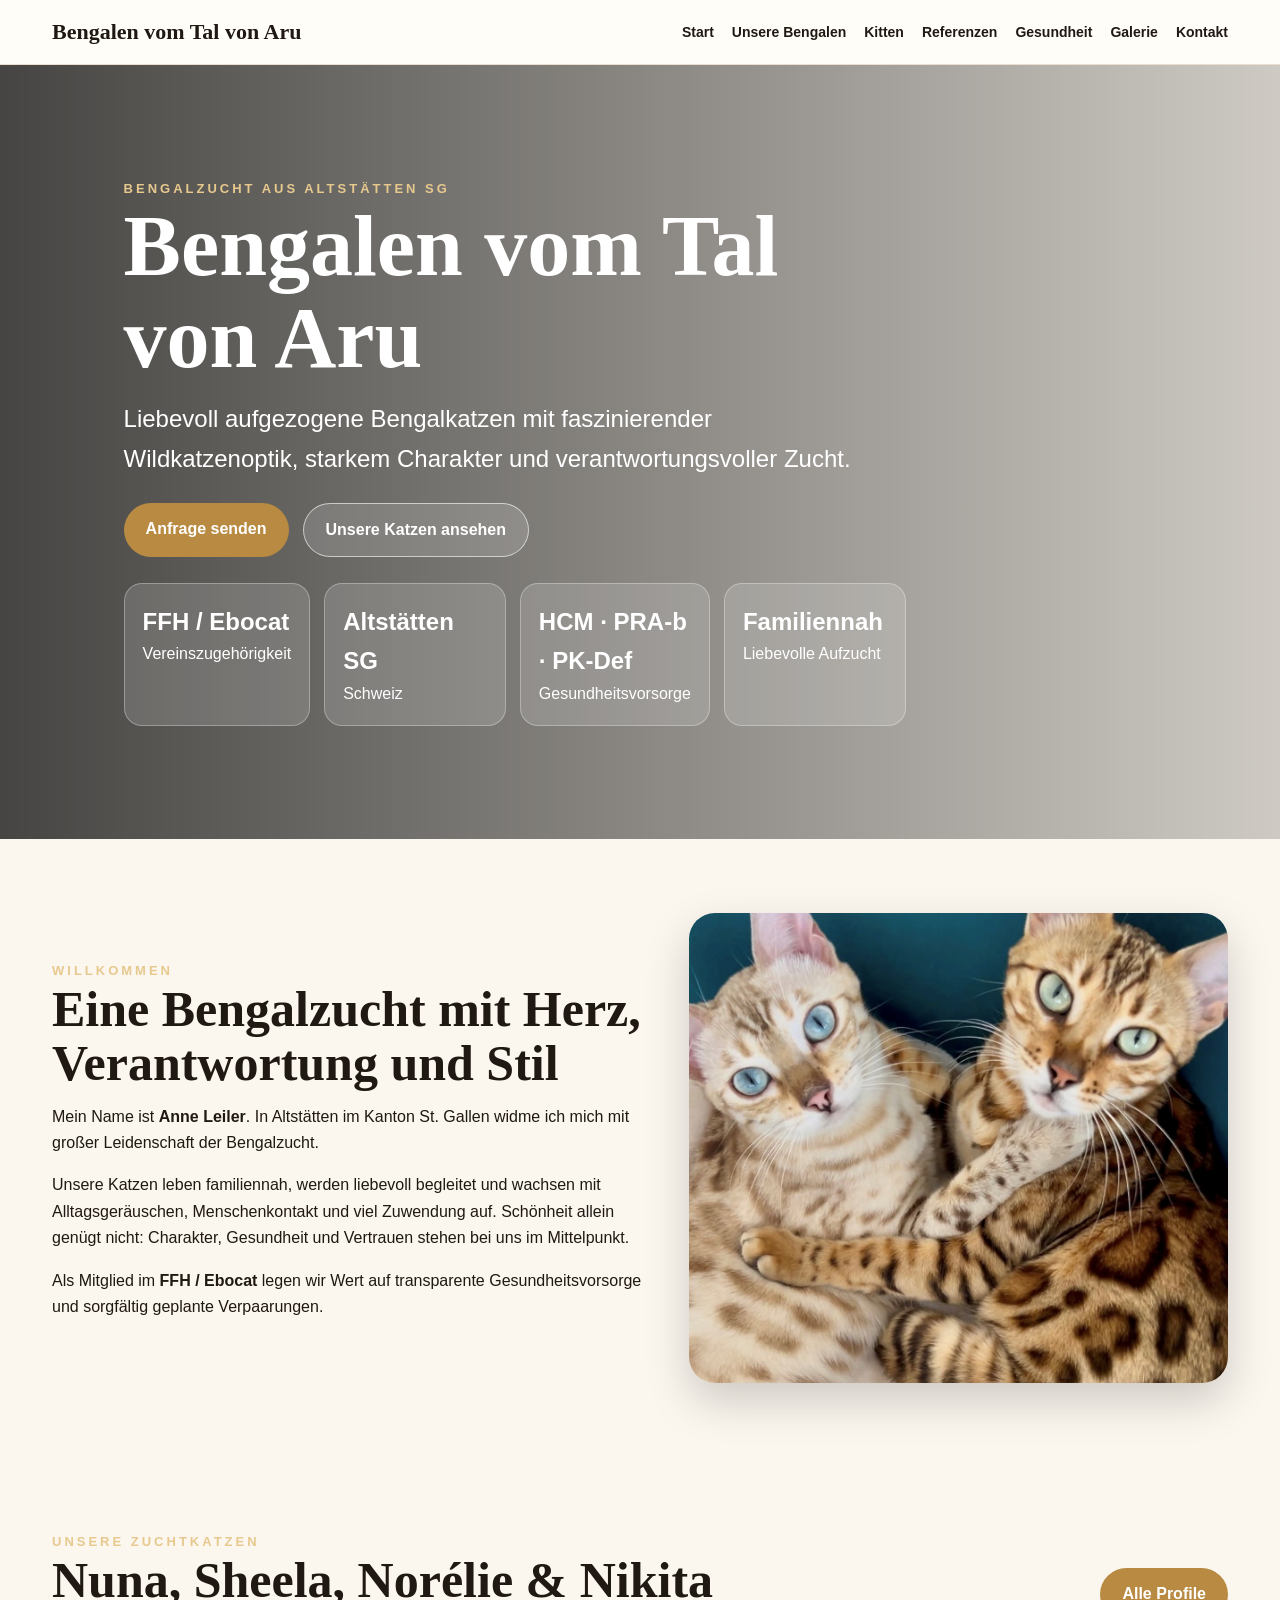
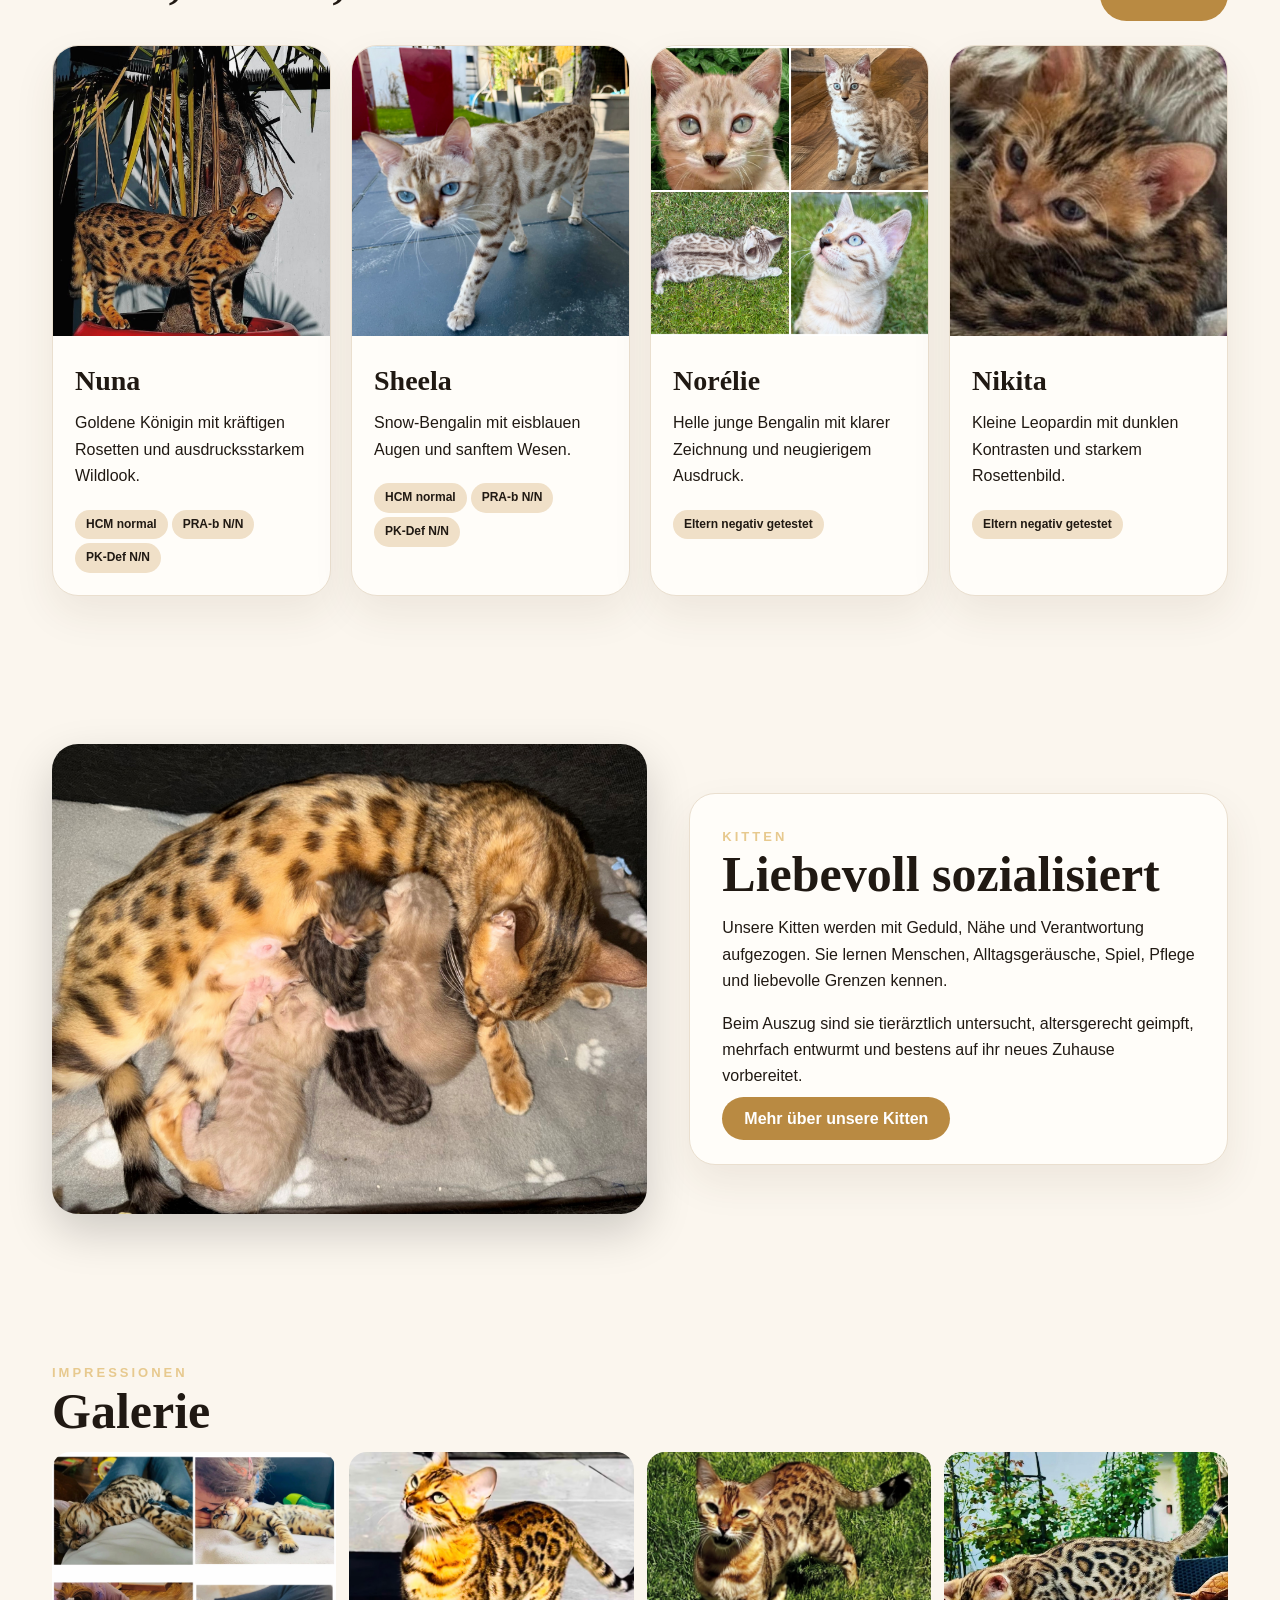
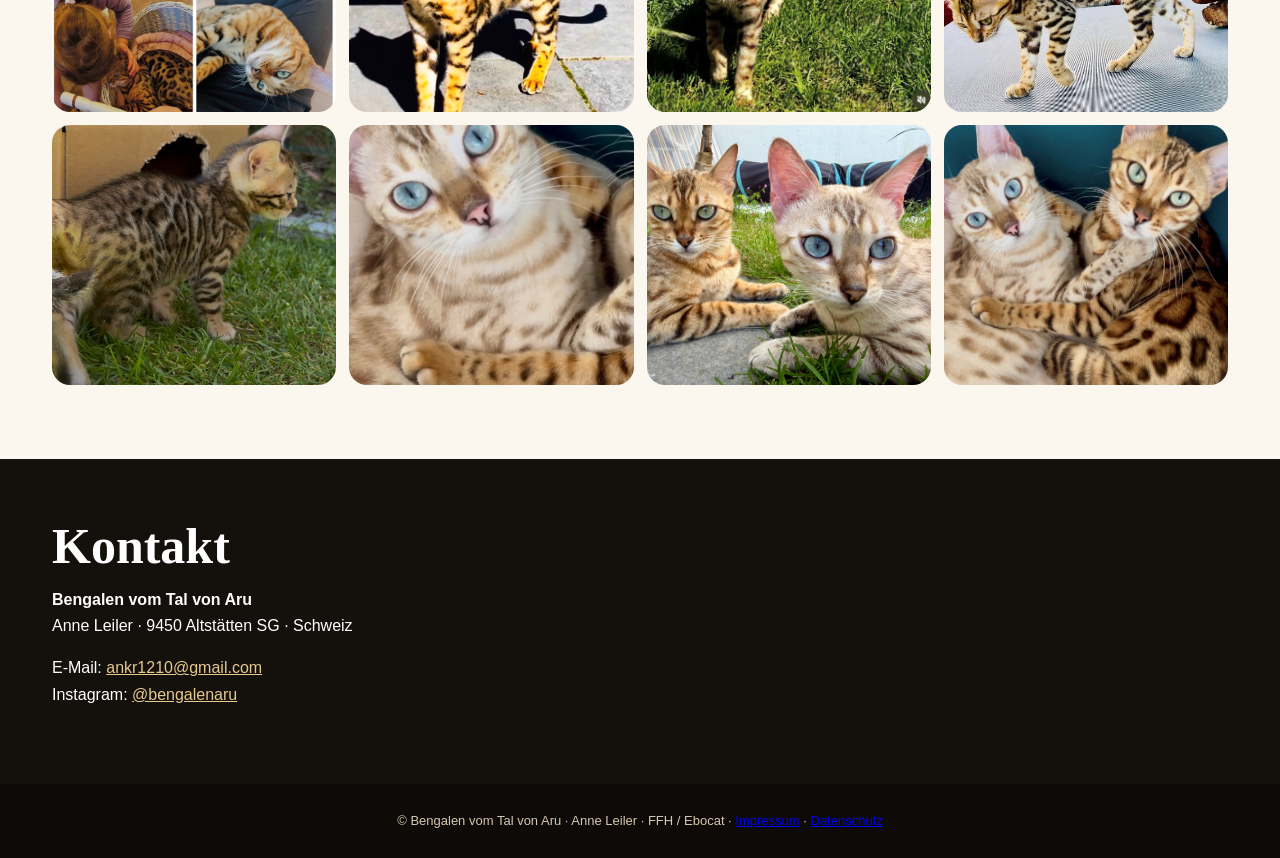
==== commit 0efb067d: "Update index.html" ====
--- a/index.html
+++ b/index.html
@@ -1 +1 @@
-<!doctype html><html lang="de"><head><meta charset="utf-8"><meta name="viewport" content="width=device-width,initial-scale=1"><title>Bengalen vom Tal von Aru · Bengalzucht Altstätten SG</title><meta name="description" content="Liebevolle Bengalzucht aus Altstätten SG, Schweiz. Bengalen vom Tal von Aru – Gesundheit, Charakter und Schönheit."><link rel="stylesheet" href="style.css"></head><body><header class="top"><nav class="nav"><a class="brand" href="index.html">Bengalen vom Tal von Aru</a><div class="menu"><a href="index.html">Start</a><a href="unsere-bengalen.html">Unsere Bengalen</a><a href="kitten.html">Kitten</a><a href="referenzen.html">Referenzen</a><a href="gesundheit.html">Gesundheit</a><a href="galerie.html">Galerie</a><a href="kontakt.html">Kontakt</a></div></nav></header><section class="hero"><div class="inner"><div class="eyebrow">Bengalzucht aus Altstätten SG</div><h1>Bengalen vom Tal von Aru</h1><p class="lead">Liebevoll aufgezogene Bengalkatzen mit faszinierender Wildkatzenoptik, starkem Charakter und verantwortungsvoller Zucht.</p><div class="btns"><a class="btn" href="kontakt.html">Anfrage senden</a><a class="btn alt" href="unsere-bengalen.html">Unsere Katzen ansehen</a></div><div class="stats"><div class="stat"><strong>FFH / Ebocat</strong>Vereinszugehörigkeit</div><div class="stat"><strong>Altstätten SG</strong>Schweiz</div><div class="stat"><strong>HCM · PRA-b · PK-Def</strong>Gesundheitsvorsorge</div><div class="stat"><strong>Familiennah</strong>Liebevolle Aufzucht</div></div></div></section><main><section class="section two"><div><div class="eyebrow">Willkommen</div><h2>Eine Bengalzucht mit Herz, Verantwortung und Stil</h2><p>Mein Name ist <strong>Anne Leiler</strong>. In Altstätten im Kanton St. Gallen widme ich mich mit großer Leidenschaft der Bengalzucht.</p><p>Unsere Katzen leben familiennah, werden liebevoll begleitet und wachsen mit Alltagsgeräuschen, Menschenkontakt und viel Zuwendung auf. Schönheit allein genügt nicht: Charakter, Gesundheit und Vertrauen stehen bei uns im Mittelpunkt.</p><p>Als Mitglied im <strong>FFH / Ebocat</strong> legen wir Wert auf transparente Gesundheitsvorsorge und sorgfältig geplante Verpaarungen.</p></div><img class="img" src="family.jpeg" alt="Bengalkatze im Familienalltag"></section><section class="section"><div class="split-title"><div><div class="eyebrow">Unsere Zuchtkatzen</div><h2>Nuna, Sheela, Norélie & Nikita</h2></div><a class="btn" href="unsere-bengalen.html">Alle Profile</a></div><div class="grid"><article class="cat"><img src="nuna1.jpeg" alt="Nuna"><div class="pad"><h3>Nuna</h3><p>Goldene Königin mit kräftigen Rosetten und ausdrucksstarkem Wildlook.</p><span class="tag">HCM normal</span><span class="tag">PRA-b normal</span><span class="tag">PK-Def normal</span></div></article><article class="cat"><img src="sheela1.jpeg" alt="Sheela"><div class="pad"><h3>Sheela</h3><p>Snow-Bengalin mit eisblauen Augen und sanftem Wesen.</p><span class="tag">HCM normal</span><span class="tag">PRA-b normal</span><span class="tag">PK-Def normal</span></div></article><article class="cat"><img src="norelie1.jpeg" alt="Norélie"><div class="pad"><h3>Norélie</h3><p>Helle junge Bengalin mit klarer Zeichnung und neugierigem Ausdruck.</p><span class="tag">Eltern negativ getestet</span></div></article><article class="cat"><img src="nikita1.jpeg" alt="Nikita"><div class="pad"><h3>Nikita</h3><p>Kleine Leopardin mit dunklen Kontrasten und starkem Rosettenbild.</p><span class="tag">Eltern negativ getestet</span></div></article></div></section><section class="section two"><img class="img" src="gallery2.jpeg" alt="Bengal im Garten"><div class="card"><div class="eyebrow">Kitten</div><h2>Liebevoll sozialisiert</h2><p>Unsere Kitten werden mit Geduld, Nähe und Verantwortung aufgezogen. Sie lernen Menschen, Alltagsgeräusche, Spiel, Pflege und liebevolle Grenzen kennen.</p><p>Beim Auszug sind sie tierärztlich untersucht, altersgerecht geimpft, mehrfach entwurmt und bestens auf ihr neues Zuhause vorbereitet.</p><a class="btn" href="kitten.html">Mehr über unsere Kitten</a></div></section><section class="section"><div class="eyebrow">Impressionen</div><h2>Galerie</h2><div class="gallery"><img src="gallery1.jpeg"><img src="nuna2.jpeg"><img src="sheela2.jpeg"><img src="norelie2.jpeg"><img src="nikita2.jpeg"><img src="gallery3.jpeg"><img src="gallery4.jpeg"><img src="family.jpeg"></div></section></main><section class="contact"><div class="section"><h2>Kontakt</h2><p><strong>Bengalen vom Tal von Aru</strong><br>Anne Leiler · 9450 Altstätten SG · Schweiz</p><p>E-Mail: <a href="mailto:ankr1210@gmail.com">ankr1210@gmail.com</a><br>Instagram: <a href="https://www.instagram.com/bengalenaru" target="_blank" rel="noopener">@bengalenaru</a></p></div></section><footer class="footer">© Bengalen vom Tal von Aru · Anne Leiler · FFH / Ebocat · <a href="impressum.html">Impressum</a> · <a href="datenschutz.html">Datenschutz</a></footer></body></html>
+<!doctype html><html lang="de"><head><meta charset="utf-8"><meta name="viewport" content="width=device-width,initial-scale=1"><title>Bengalen vom Tal von Aru · Bengalzucht Altstätten SG</title><meta name="description" content="Liebevolle Bengalzucht aus Altstätten SG, Schweiz. Bengalen vom Tal von Aru – Gesundheit, Charakter und Schönheit."><link rel="stylesheet" href="style.css"></head><body><header class="top"><nav class="nav"><a class="brand" href="index.html">Bengalen vom Tal von Aru</a><div class="menu"><a href="index.html">Start</a><a href="unsere-bengalen.html">Unsere Bengalen</a><a href="kitten.html">Kitten</a><a href="referenzen.html">Referenzen</a><a href="gesundheit.html">Gesundheit</a><a href="galerie.html">Galerie</a><a href="kontakt.html">Kontakt</a></div></nav></header><section class="hero"><div class="inner"><div class="eyebrow">Bengalzucht aus Altstätten SG</div><h1>Bengalen vom Tal von Aru</h1><p class="lead">Liebevoll aufgezogene Bengalkatzen mit faszinierender Wildkatzenoptik, starkem Charakter und verantwortungsvoller Zucht.</p><div class="btns"><a class="btn" href="kontakt.html">Anfrage senden</a><a class="btn alt" href="unsere-bengalen.html">Unsere Katzen ansehen</a></div><div class="stats"><div class="stat"><strong>FFH / Ebocat</strong>Vereinszugehörigkeit</div><div class="stat"><strong>Altstätten SG</strong>Schweiz</div><div class="stat"><strong>HCM · PRA-b · PK-Def</strong>Gesundheitsvorsorge</div><div class="stat"><strong>Familiennah</strong>Liebevolle Aufzucht</div></div></div></section><main><section class="section two"><div><div class="eyebrow">Willkommen</div><h2>Eine Bengalzucht mit Herz, Verantwortung und Stil</h2><p>Mein Name ist <strong>Anne Leiler</strong>. In Altstätten im Kanton St. Gallen widme ich mich mit großer Leidenschaft der Bengalzucht.</p><p>Unsere Katzen leben familiennah, werden liebevoll begleitet und wachsen mit Alltagsgeräuschen, Menschenkontakt und viel Zuwendung auf. Schönheit allein genügt nicht: Charakter, Gesundheit und Vertrauen stehen bei uns im Mittelpunkt.</p><p>Als Mitglied im <strong>FFH / Ebocat</strong> legen wir Wert auf transparente Gesundheitsvorsorge und sorgfältig geplante Verpaarungen.</p></div><img class="img" src="family.jpeg" alt="Bengalkatze im Familienalltag"></section><section class="section"><div class="split-title"><div><div class="eyebrow">Unsere Zuchtkatzen</div><h2>Nuna, Sheela, Norélie & Nikita</h2></div><a class="btn" href="unsere-bengalen.html">Alle Profile</a></div><div class="grid"><article class="cat"><img src="nuna1.jpeg" alt="Nuna"><div class="pad"><h3>Nuna</h3><p>Goldene Königin mit kräftigen Rosetten und ausdrucksstarkem Wildlook.</p><span class="tag">HCM normal</span><span class="tag">PRA-b N/N</span><span class="tag">PK-Def N/N</span></div></article><article class="cat"><img src="sheela1.jpeg" alt="Sheela"><div class="pad"><h3>Sheela</h3><p>Snow-Bengalin mit eisblauen Augen und sanftem Wesen.</p><span class="tag">HCM normal</span><span class="tag">PRA-b N/N</span><span class="tag">PK-Def N/N</span></div></article><article class="cat"><img src="norelie1.jpeg" alt="Norélie"><div class="pad"><h3>Norélie</h3><p>Helle junge Bengalin mit klarer Zeichnung und neugierigem Ausdruck.</p><span class="tag">Eltern negativ getestet</span></div></article><article class="cat"><img src="nikita1.jpeg" alt="Nikita"><div class="pad"><h3>Nikita</h3><p>Kleine Leopardin mit dunklen Kontrasten und starkem Rosettenbild.</p><span class="tag">Eltern negativ getestet</span></div></article></div></section><section class="section two"><img class="img" src="gallery2.jpeg" alt="Bengal im Garten"><div class="card"><div class="eyebrow">Kitten</div><h2>Liebevoll sozialisiert</h2><p>Unsere Kitten werden mit Geduld, Nähe und Verantwortung aufgezogen. Sie lernen Menschen, Alltagsgeräusche, Spiel, Pflege und liebevolle Grenzen kennen.</p><p>Beim Auszug sind sie tierärztlich untersucht, altersgerecht geimpft, mehrfach entwurmt und bestens auf ihr neues Zuhause vorbereitet.</p><a class="btn" href="kitten.html">Mehr über unsere Kitten</a></div></section><section class="section"><div class="eyebrow">Impressionen</div><h2>Galerie</h2><div class="gallery"><img src="gallery1.jpeg"><img src="nuna2.jpeg"><img src="sheela2.jpeg"><img src="norelie2.jpeg"><img src="nikita2.jpeg"><img src="gallery3.jpeg"><img src="gallery4.jpeg"><img src="family.jpeg"></div></section></main><section class="contact"><div class="section"><h2>Kontakt</h2><p><strong>Bengalen vom Tal von Aru</strong><br>Anne Leiler · 9450 Altstätten SG · Schweiz</p><p>E-Mail: <a href="mailto:ankr1210@gmail.com">ankr1210@gmail.com</a><br>Instagram: <a href="https://www.instagram.com/bengalenaru" target="_blank" rel="noopener">@bengalenaru</a></p></div></section><footer class="footer">© Bengalen vom Tal von Aru · Anne Leiler · FFH / Ebocat · <a href="impressum.html">Impressum</a> · <a href="datenschutz.html">Datenschutz</a></footer></body></html>
--- a/style.css
+++ b/style.css
@@ -1 +1,75 @@
 :root{--cream:#fbf6ee;--paper:#fffdf9;--ink:#201913;--muted:#776754;--gold:#b98a42;--gold2:#e7c98e;--line:#eadfcf;--dark:#14110d}*{box-sizing:border-box}html{scroll-behavior:smooth}body{margin:0;background:var(--cream);color:var(--ink);font-family:Inter,Arial,sans-serif;line-height:1.65}h1,h2,h3{font-family:Georgia,serif;line-height:1.08;margin:0 0 14px}h1{font-size:clamp(44px,7vw,86px)}h2{font-size:clamp(30px,4vw,50px)}h3{font-size:28px}p{margin:0 0 16px}.top{position:sticky;top:0;background:rgba(255,253,249,.92);backdrop-filter:blur(10px);z-index:20;border-bottom:1px solid var(--line)}.nav{max-width:1220px;margin:auto;display:flex;justify-content:space-between;align-items:center;padding:14px 22px}.brand{text-decoration:none;color:var(--ink);font-family:Georgia,serif;font-weight:700;font-size:22px}.menu a{text-decoration:none;color:var(--ink);font-weight:700;font-size:14px;margin-left:18px}.hero{min-height:86vh;background:linear-gradient(90deg,rgba(0,0,0,.72),rgba(0,0,0,.18)),url('assets/hero.jpeg') center/cover;display:flex;align-items:center;color:white}.hero .inner{max-width:850px;margin-left:7%;padding:34px}.eyebrow{text-transform:uppercase;letter-spacing:3px;color:var(--gold2);font-weight:800;font-size:13px}.lead{font-size:clamp(18px,2.5vw,24px);max-width:740px}.btns{display:flex;gap:14px;flex-wrap:wrap;margin-top:24px}.btn{border-radius:999px;text-decoration:none;padding:13px 22px;font-weight:800;background:var(--gold);color:white}.btn.alt{background:rgba(255,255,255,.14);border:1px solid rgba(255,255,255,.6)}main{overflow:hidden}.section{max-width:1220px;margin:auto;padding:74px 22px}.two{display:grid;grid-template-columns:1.05fr .95fr;gap:42px;align-items:center}.card,.cat,.note{background:var(--paper);border:1px solid var(--line);border-radius:26px;box-shadow:0 18px 42px rgba(78,52,20,.08)}.card{padding:32px}.img{width:100%;height:470px;object-fit:cover;border-radius:26px;box-shadow:0 18px 45px rgba(0,0,0,.18)}.stats{display:grid;grid-template-columns:repeat(4,1fr);gap:14px;margin-top:26px}.stat{background:rgba(255,255,255,.15);border:1px solid rgba(255,255,255,.3);border-radius:18px;padding:18px}.stat strong{display:block;font-size:24px}.grid{display:grid;grid-template-columns:repeat(4,1fr);gap:20px}.cat{overflow:hidden}.cat img{width:100%;height:290px;object-fit:cover}.cat .pad{padding:22px}.tag{display:inline-block;background:#f0e0c8;border-radius:99px;padding:5px 11px;margin:4px 4px 0 0;font-size:12px;font-weight:700}.split-title{display:flex;justify-content:space-between;gap:20px;align-items:end;margin-bottom:24px}.muted{color:var(--muted)}.profile{display:grid;grid-template-columns:420px 1fr;gap:34px;align-items:center;margin-top:28px}.profile img{width:100%;height:470px;object-fit:cover;border-radius:26px}.health{display:grid;grid-template-columns:repeat(3,1fr);gap:18px}.health .note{padding:25px;border-left:6px solid var(--gold)}.gallery{display:grid;grid-template-columns:repeat(4,1fr);gap:13px}.gallery img{width:100%;height:260px;object-fit:cover;border-radius:18px}.contact{background:var(--dark);color:white}.contact a{color:var(--gold2)}.contact .section{padding-top:60px;padding-bottom:60px}.footer{background:#0d0a08;color:#d8c7af;text-align:center;padding:26px;font-size:13px}.page-hero{background:var(--dark);color:white;padding:80px 22px 55px}.page-hero .inner{max-width:1220px;margin:auto}.legal{max-width:900px}.alert{background:#fff8e8;border:1px solid #e5c47e;border-radius:18px;padding:18px;color:#4a3512}@media(max-width:950px){.menu{display:none}.two,.grid,.profile,.health,.gallery,.stats{grid-template-columns:1fr}.hero .inner{margin:0}.section{padding:48px 18px}.img,.profile img{height:340px}.cat img{height:340px}.gallery img{height:280px}}
+/* PREISÜBERSICHT KITTEN */
+.kitten-preise{
+  padding:70px 8%;
+  background:#f7f4ef;
+}
+.kitten-preise .section-head{
+  max-width:850px;
+  margin:0 auto 38px;
+  text-align:center;
+}
+.kitten-preise .kicker{
+  text-transform:uppercase;
+  letter-spacing:.18em;
+  color:#b8893b;
+  font-weight:700;
+  font-size:.82rem;
+  margin-bottom:12px;
+}
+.kitten-preise h2{
+  font-family:Georgia, 'Times New Roman', serif;
+  font-size:clamp(2rem,4vw,3.4rem);
+  margin:0 0 14px;
+}
+.kitten-preise p{
+  color:#4f4a45;
+  line-height:1.7;
+}
+.price-grid{
+  display:grid;
+  grid-template-columns:repeat(3, minmax(0, 1fr));
+  gap:26px;
+}
+.price-card{
+  background:#fff;
+  border-radius:24px;
+  overflow:hidden;
+  box-shadow:0 18px 45px rgba(0,0,0,.08);
+}
+.price-card img{
+  width:100%;
+  aspect-ratio:1/1;
+  object-fit:cover;
+  display:block;
+}
+.price-content{
+  padding:24px;
+}
+.price-content h3{
+  font-family:Georgia, 'Times New Roman', serif;
+  font-size:1.65rem;
+  margin:0 0 10px;
+}
+.price-content ul{
+  list-style:none;
+  padding:0;
+  margin:18px 0 0;
+}
+.price-content li{
+  padding:8px 0;
+  border-top:1px solid #eee7dd;
+}
+.breeding-note{
+  max-width:850px;
+  margin:34px auto 0;
+  padding:20px 24px;
+  border-radius:18px;
+  background:#1f1f1f;
+  color:#fff;
+  text-align:center;
+}
+@media (max-width:900px){
+  .price-grid{grid-template-columns:1fr;}
+}
+/* ENDE PREISÜBERSICHT KITTEN */
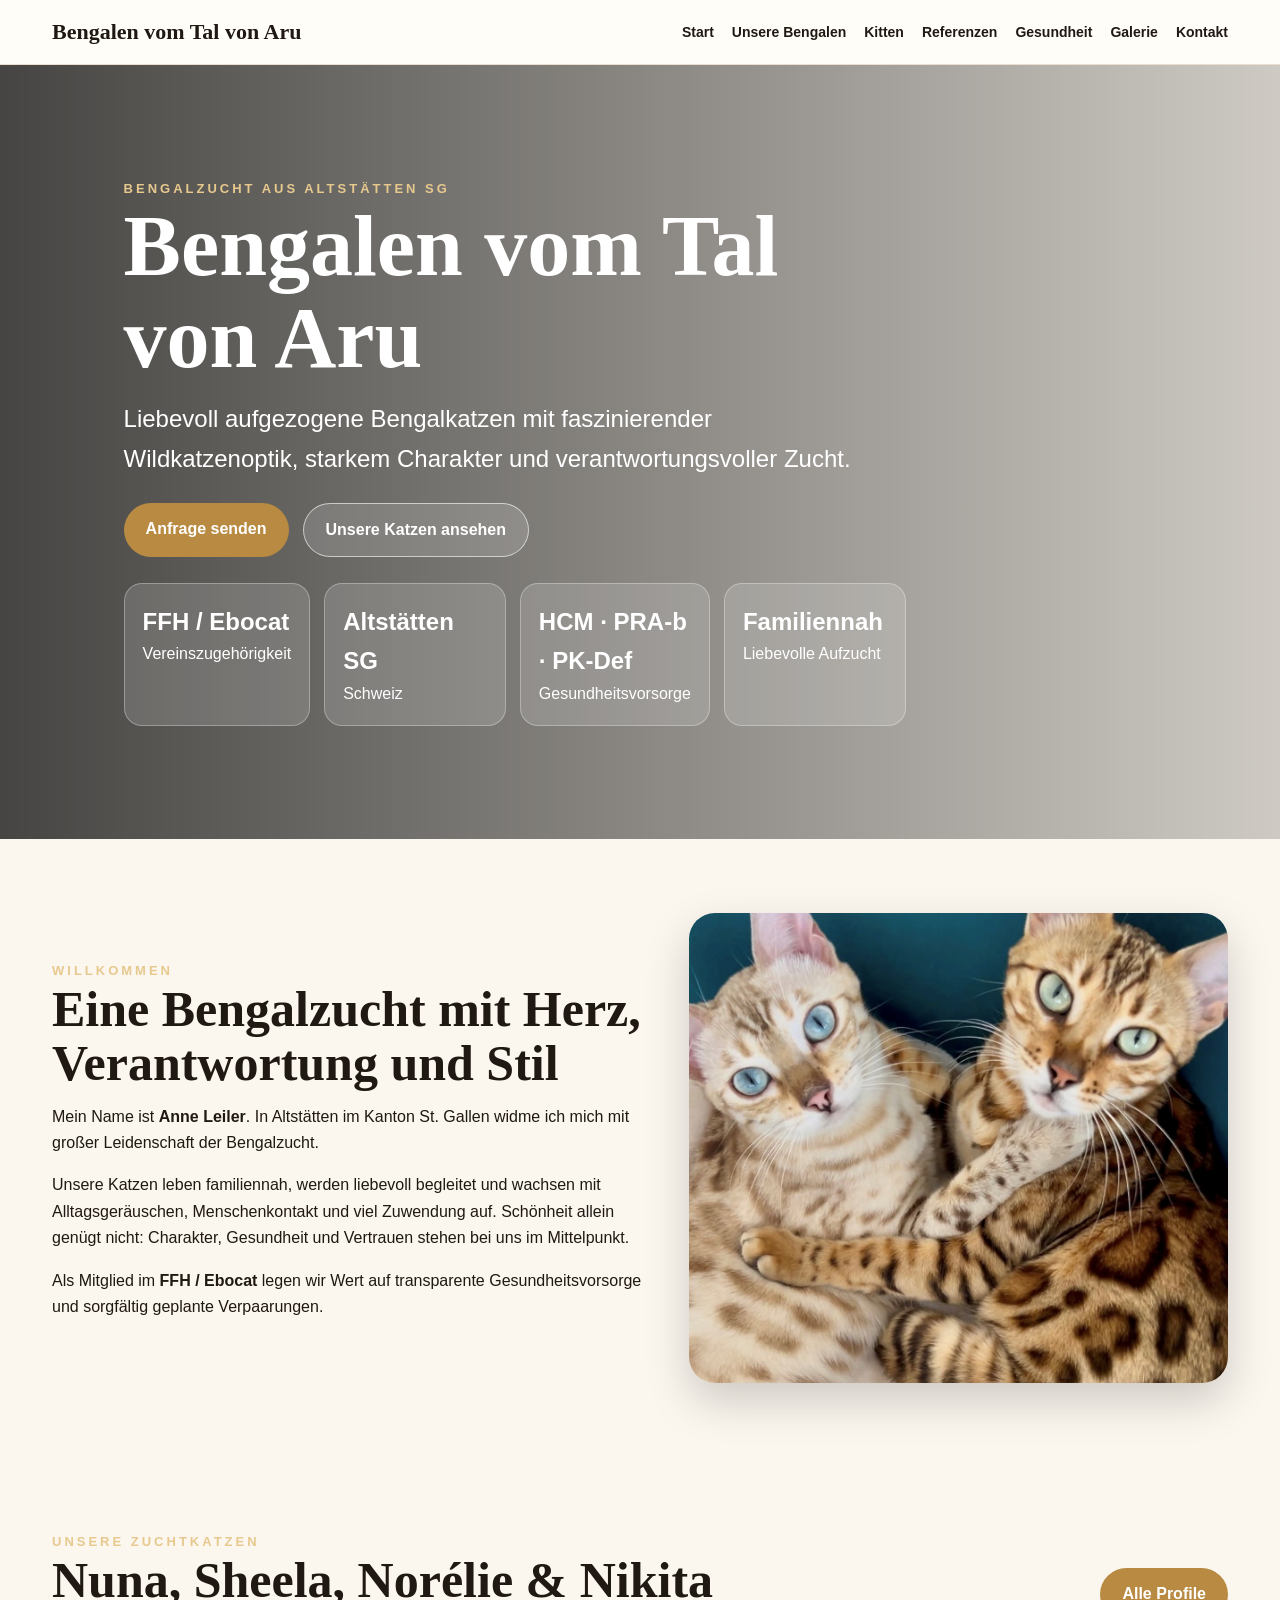
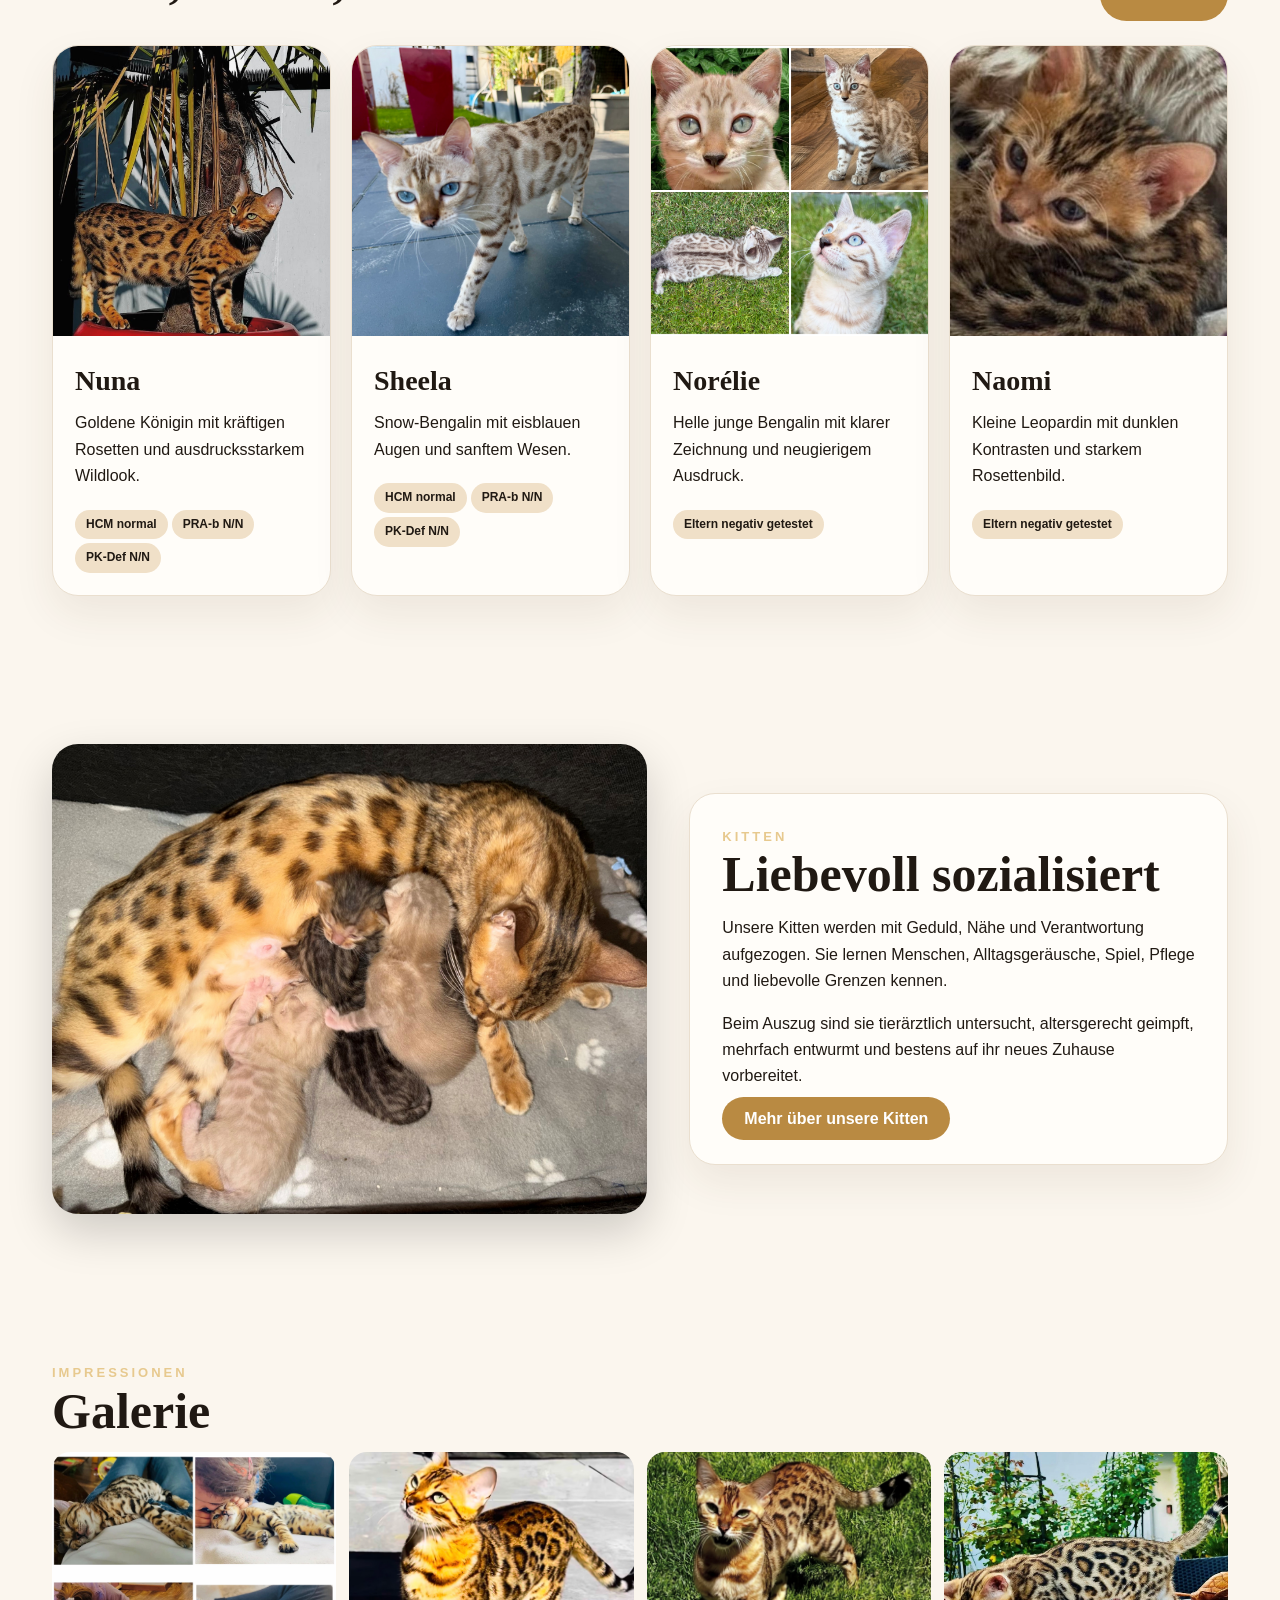
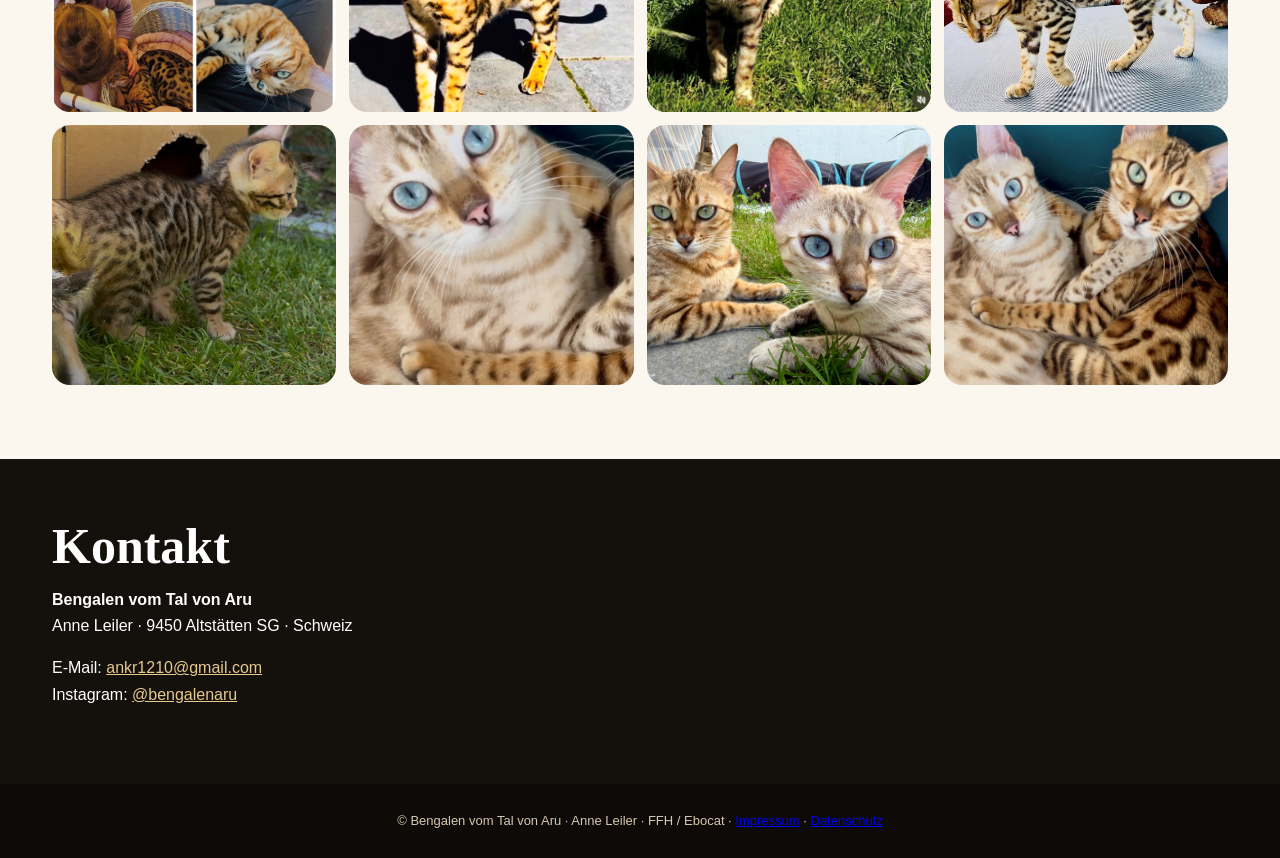
==== commit b24419c7: "Update index.html" ====
--- a/index.html
+++ b/index.html
@@ -1 +1 @@
-<!doctype html><html lang="de"><head><meta charset="utf-8"><meta name="viewport" content="width=device-width,initial-scale=1"><title>Bengalen vom Tal von Aru · Bengalzucht Altstätten SG</title><meta name="description" content="Liebevolle Bengalzucht aus Altstätten SG, Schweiz. Bengalen vom Tal von Aru – Gesundheit, Charakter und Schönheit."><link rel="stylesheet" href="style.css"></head><body><header class="top"><nav class="nav"><a class="brand" href="index.html">Bengalen vom Tal von Aru</a><div class="menu"><a href="index.html">Start</a><a href="unsere-bengalen.html">Unsere Bengalen</a><a href="kitten.html">Kitten</a><a href="referenzen.html">Referenzen</a><a href="gesundheit.html">Gesundheit</a><a href="galerie.html">Galerie</a><a href="kontakt.html">Kontakt</a></div></nav></header><section class="hero"><div class="inner"><div class="eyebrow">Bengalzucht aus Altstätten SG</div><h1>Bengalen vom Tal von Aru</h1><p class="lead">Liebevoll aufgezogene Bengalkatzen mit faszinierender Wildkatzenoptik, starkem Charakter und verantwortungsvoller Zucht.</p><div class="btns"><a class="btn" href="kontakt.html">Anfrage senden</a><a class="btn alt" href="unsere-bengalen.html">Unsere Katzen ansehen</a></div><div class="stats"><div class="stat"><strong>FFH / Ebocat</strong>Vereinszugehörigkeit</div><div class="stat"><strong>Altstätten SG</strong>Schweiz</div><div class="stat"><strong>HCM · PRA-b · PK-Def</strong>Gesundheitsvorsorge</div><div class="stat"><strong>Familiennah</strong>Liebevolle Aufzucht</div></div></div></section><main><section class="section two"><div><div class="eyebrow">Willkommen</div><h2>Eine Bengalzucht mit Herz, Verantwortung und Stil</h2><p>Mein Name ist <strong>Anne Leiler</strong>. In Altstätten im Kanton St. Gallen widme ich mich mit großer Leidenschaft der Bengalzucht.</p><p>Unsere Katzen leben familiennah, werden liebevoll begleitet und wachsen mit Alltagsgeräuschen, Menschenkontakt und viel Zuwendung auf. Schönheit allein genügt nicht: Charakter, Gesundheit und Vertrauen stehen bei uns im Mittelpunkt.</p><p>Als Mitglied im <strong>FFH / Ebocat</strong> legen wir Wert auf transparente Gesundheitsvorsorge und sorgfältig geplante Verpaarungen.</p></div><img class="img" src="family.jpeg" alt="Bengalkatze im Familienalltag"></section><section class="section"><div class="split-title"><div><div class="eyebrow">Unsere Zuchtkatzen</div><h2>Nuna, Sheela, Norélie & Nikita</h2></div><a class="btn" href="unsere-bengalen.html">Alle Profile</a></div><div class="grid"><article class="cat"><img src="nuna1.jpeg" alt="Nuna"><div class="pad"><h3>Nuna</h3><p>Goldene Königin mit kräftigen Rosetten und ausdrucksstarkem Wildlook.</p><span class="tag">HCM normal</span><span class="tag">PRA-b N/N</span><span class="tag">PK-Def N/N</span></div></article><article class="cat"><img src="sheela1.jpeg" alt="Sheela"><div class="pad"><h3>Sheela</h3><p>Snow-Bengalin mit eisblauen Augen und sanftem Wesen.</p><span class="tag">HCM normal</span><span class="tag">PRA-b N/N</span><span class="tag">PK-Def N/N</span></div></article><article class="cat"><img src="norelie1.jpeg" alt="Norélie"><div class="pad"><h3>Norélie</h3><p>Helle junge Bengalin mit klarer Zeichnung und neugierigem Ausdruck.</p><span class="tag">Eltern negativ getestet</span></div></article><article class="cat"><img src="nikita1.jpeg" alt="Nikita"><div class="pad"><h3>Nikita</h3><p>Kleine Leopardin mit dunklen Kontrasten und starkem Rosettenbild.</p><span class="tag">Eltern negativ getestet</span></div></article></div></section><section class="section two"><img class="img" src="gallery2.jpeg" alt="Bengal im Garten"><div class="card"><div class="eyebrow">Kitten</div><h2>Liebevoll sozialisiert</h2><p>Unsere Kitten werden mit Geduld, Nähe und Verantwortung aufgezogen. Sie lernen Menschen, Alltagsgeräusche, Spiel, Pflege und liebevolle Grenzen kennen.</p><p>Beim Auszug sind sie tierärztlich untersucht, altersgerecht geimpft, mehrfach entwurmt und bestens auf ihr neues Zuhause vorbereitet.</p><a class="btn" href="kitten.html">Mehr über unsere Kitten</a></div></section><section class="section"><div class="eyebrow">Impressionen</div><h2>Galerie</h2><div class="gallery"><img src="gallery1.jpeg"><img src="nuna2.jpeg"><img src="sheela2.jpeg"><img src="norelie2.jpeg"><img src="nikita2.jpeg"><img src="gallery3.jpeg"><img src="gallery4.jpeg"><img src="family.jpeg"></div></section></main><section class="contact"><div class="section"><h2>Kontakt</h2><p><strong>Bengalen vom Tal von Aru</strong><br>Anne Leiler · 9450 Altstätten SG · Schweiz</p><p>E-Mail: <a href="mailto:ankr1210@gmail.com">ankr1210@gmail.com</a><br>Instagram: <a href="https://www.instagram.com/bengalenaru" target="_blank" rel="noopener">@bengalenaru</a></p></div></section><footer class="footer">© Bengalen vom Tal von Aru · Anne Leiler · FFH / Ebocat · <a href="impressum.html">Impressum</a> · <a href="datenschutz.html">Datenschutz</a></footer></body></html>
+<!doctype html><html lang="de"><head><meta charset="utf-8"><meta name="viewport" content="width=device-width,initial-scale=1"><title>Bengalen vom Tal von Aru · Bengalzucht Altstätten SG</title><meta name="description" content="Liebevolle Bengalzucht aus Altstätten SG, Schweiz. Bengalen vom Tal von Aru – Gesundheit, Charakter und Schönheit."><link rel="stylesheet" href="style.css"></head><body><header class="top"><nav class="nav"><a class="brand" href="index.html">Bengalen vom Tal von Aru</a><div class="menu"><a href="index.html">Start</a><a href="unsere-bengalen.html">Unsere Bengalen</a><a href="kitten.html">Kitten</a><a href="referenzen.html">Referenzen</a><a href="gesundheit.html">Gesundheit</a><a href="galerie.html">Galerie</a><a href="kontakt.html">Kontakt</a></div></nav></header><section class="hero"><div class="inner"><div class="eyebrow">Bengalzucht aus Altstätten SG</div><h1>Bengalen vom Tal von Aru</h1><p class="lead">Liebevoll aufgezogene Bengalkatzen mit faszinierender Wildkatzenoptik, starkem Charakter und verantwortungsvoller Zucht.</p><div class="btns"><a class="btn" href="kontakt.html">Anfrage senden</a><a class="btn alt" href="unsere-bengalen.html">Unsere Katzen ansehen</a></div><div class="stats"><div class="stat"><strong>FFH / Ebocat</strong>Vereinszugehörigkeit</div><div class="stat"><strong>Altstätten SG</strong>Schweiz</div><div class="stat"><strong>HCM · PRA-b · PK-Def</strong>Gesundheitsvorsorge</div><div class="stat"><strong>Familiennah</strong>Liebevolle Aufzucht</div></div></div></section><main><section class="section two"><div><div class="eyebrow">Willkommen</div><h2>Eine Bengalzucht mit Herz, Verantwortung und Stil</h2><p>Mein Name ist <strong>Anne Leiler</strong>. In Altstätten im Kanton St. Gallen widme ich mich mit großer Leidenschaft der Bengalzucht.</p><p>Unsere Katzen leben familiennah, werden liebevoll begleitet und wachsen mit Alltagsgeräuschen, Menschenkontakt und viel Zuwendung auf. Schönheit allein genügt nicht: Charakter, Gesundheit und Vertrauen stehen bei uns im Mittelpunkt.</p><p>Als Mitglied im <strong>FFH / Ebocat</strong> legen wir Wert auf transparente Gesundheitsvorsorge und sorgfältig geplante Verpaarungen.</p></div><img class="img" src="family.jpeg" alt="Bengalkatze im Familienalltag"></section><section class="section"><div class="split-title"><div><div class="eyebrow">Unsere Zuchtkatzen</div><h2>Nuna, Sheela, Norélie & Nikita</h2></div><a class="btn" href="unsere-bengalen.html">Alle Profile</a></div><div class="grid"><article class="cat"><img src="nuna1.jpeg" alt="Nuna"><div class="pad"><h3>Nuna</h3><p>Goldene Königin mit kräftigen Rosetten und ausdrucksstarkem Wildlook.</p><span class="tag">HCM normal</span><span class="tag">PRA-b N/N</span><span class="tag">PK-Def N/N</span></div></article><article class="cat"><img src="sheela1.jpeg" alt="Sheela"><div class="pad"><h3>Sheela</h3><p>Snow-Bengalin mit eisblauen Augen und sanftem Wesen.</p><span class="tag">HCM normal</span><span class="tag">PRA-b N/N</span><span class="tag">PK-Def N/N</span></div></article><article class="cat"><img src="norelie1.jpeg" alt="Norélie"><div class="pad"><h3>Norélie</h3><p>Helle junge Bengalin mit klarer Zeichnung und neugierigem Ausdruck.</p><span class="tag">Eltern negativ getestet</span></div></article><article class="cat"><img src="nikita1.jpeg" alt="Nikita"><div class="pad"><h3>Naomi</h3><p>Kleine Leopardin mit dunklen Kontrasten und starkem Rosettenbild.</p><span class="tag">Eltern negativ getestet</span></div></article></div></section><section class="section two"><img class="img" src="gallery2.jpeg" alt="Bengal im Garten"><div class="card"><div class="eyebrow">Kitten</div><h2>Liebevoll sozialisiert</h2><p>Unsere Kitten werden mit Geduld, Nähe und Verantwortung aufgezogen. Sie lernen Menschen, Alltagsgeräusche, Spiel, Pflege und liebevolle Grenzen kennen.</p><p>Beim Auszug sind sie tierärztlich untersucht, altersgerecht geimpft, mehrfach entwurmt und bestens auf ihr neues Zuhause vorbereitet.</p><a class="btn" href="kitten.html">Mehr über unsere Kitten</a></div></section><section class="section"><div class="eyebrow">Impressionen</div><h2>Galerie</h2><div class="gallery"><img src="gallery1.jpeg"><img src="nuna2.jpeg"><img src="sheela2.jpeg"><img src="norelie2.jpeg"><img src="nikita2.jpeg"><img src="gallery3.jpeg"><img src="gallery4.jpeg"><img src="family.jpeg"></div></section></main><section class="contact"><div class="section"><h2>Kontakt</h2><p><strong>Bengalen vom Tal von Aru</strong><br>Anne Leiler · 9450 Altstätten SG · Schweiz</p><p>E-Mail: <a href="mailto:ankr1210@gmail.com">ankr1210@gmail.com</a><br>Instagram: <a href="https://www.instagram.com/bengalenaru" target="_blank" rel="noopener">@bengalenaru</a></p></div></section><footer class="footer">© Bengalen vom Tal von Aru · Anne Leiler · FFH / Ebocat · <a href="impressum.html">Impressum</a> · <a href="datenschutz.html">Datenschutz</a></footer></body></html>
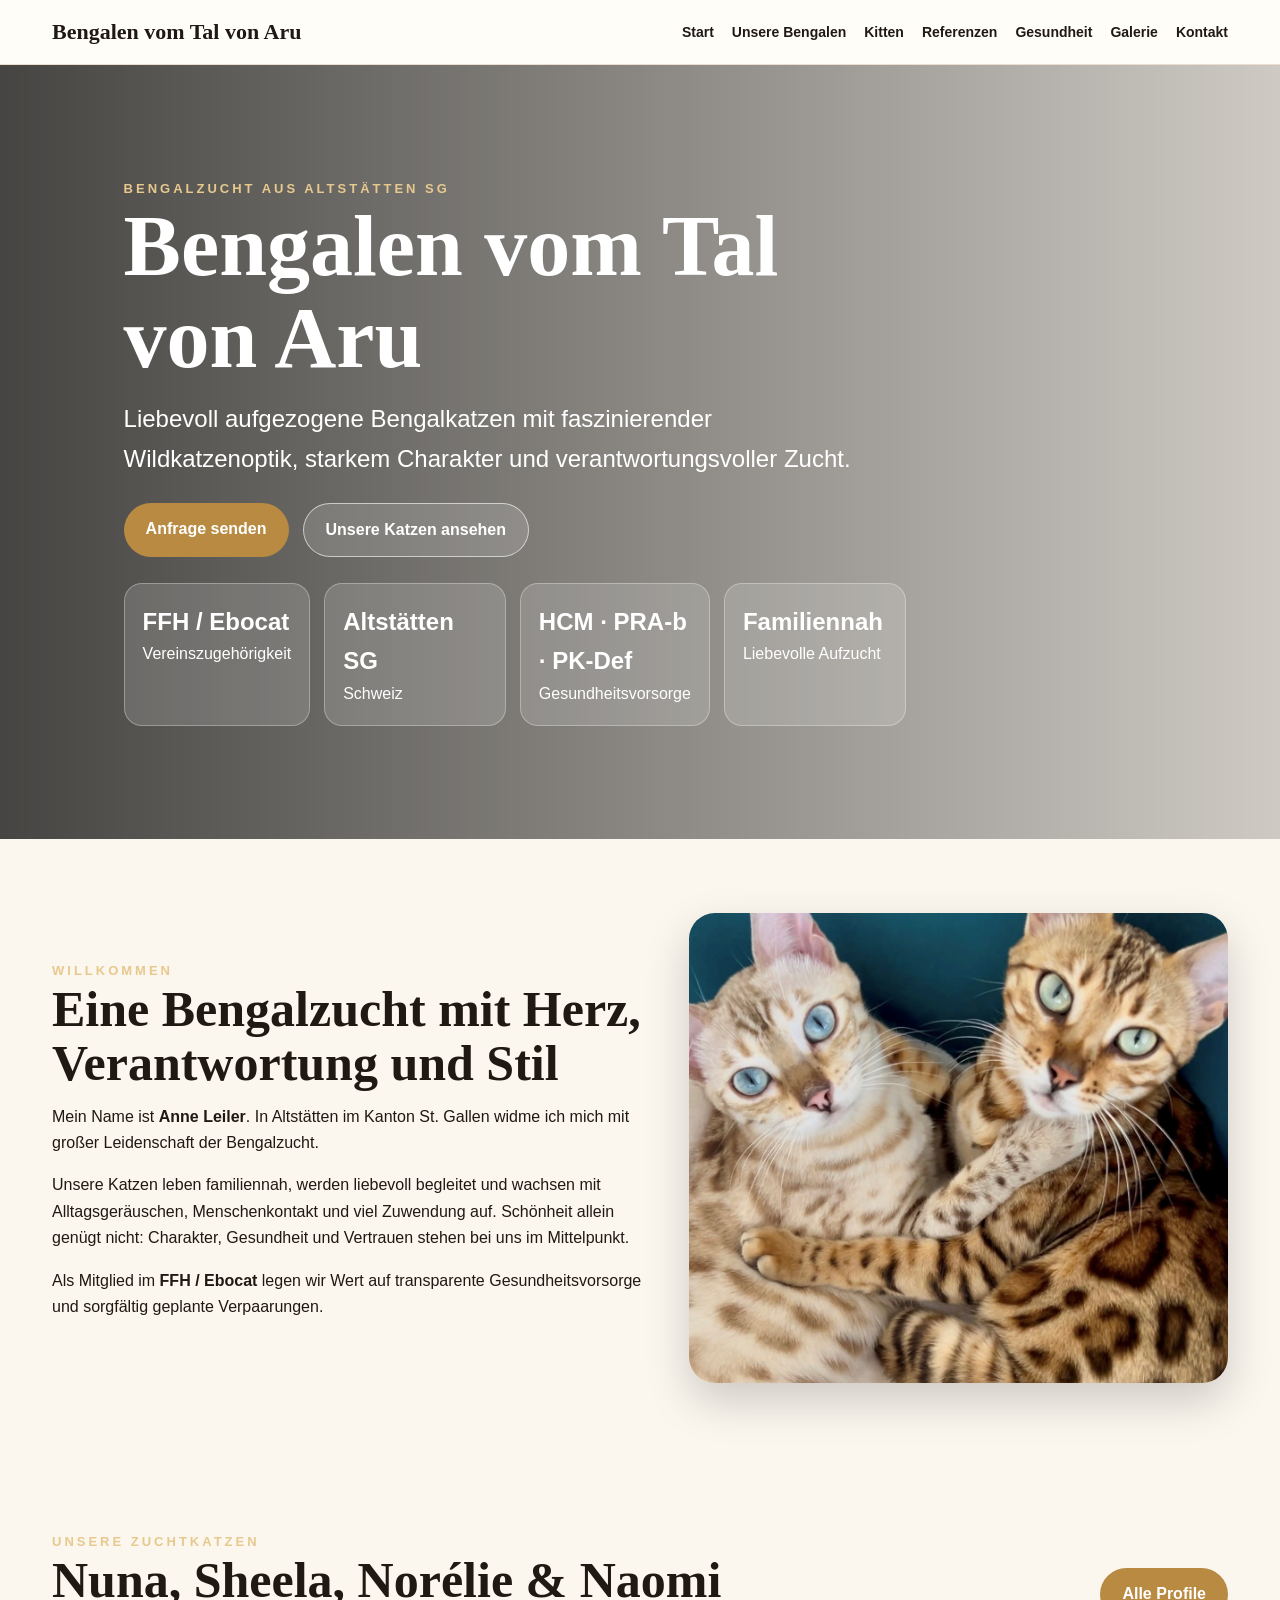
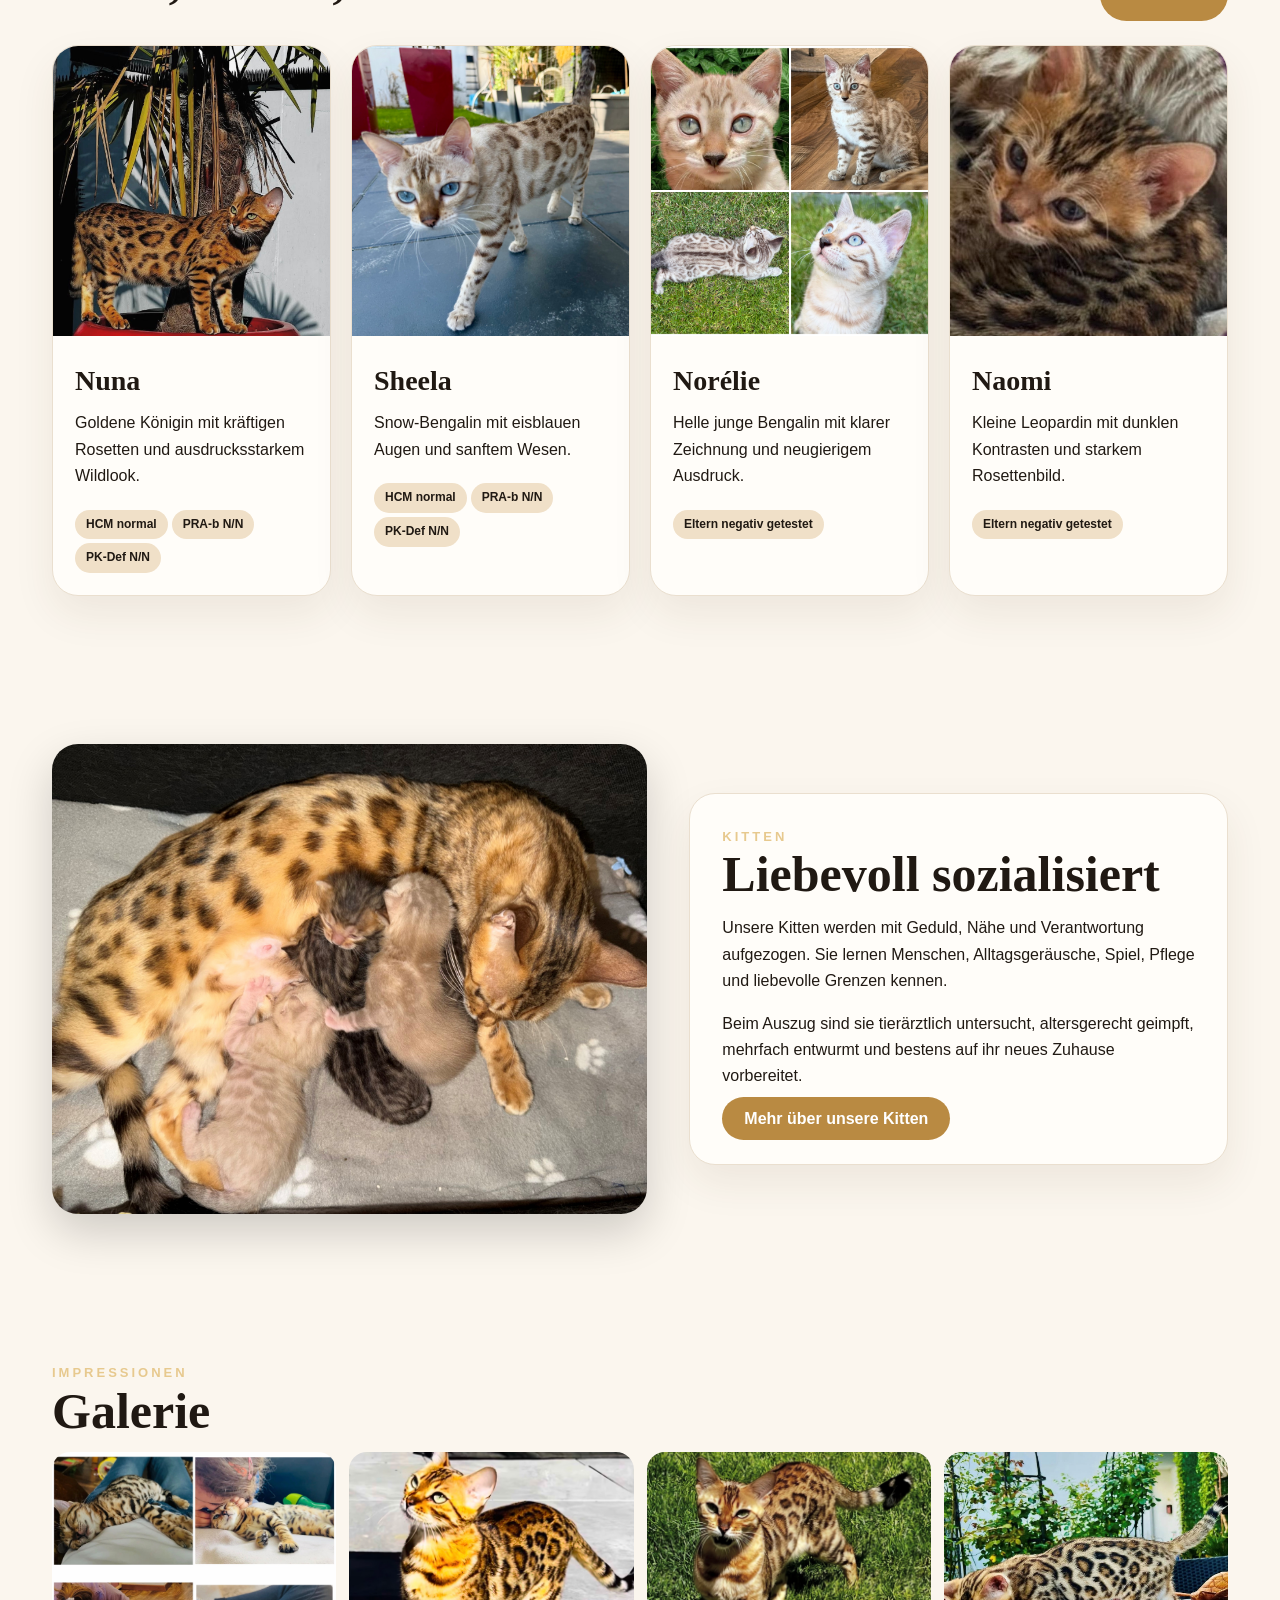
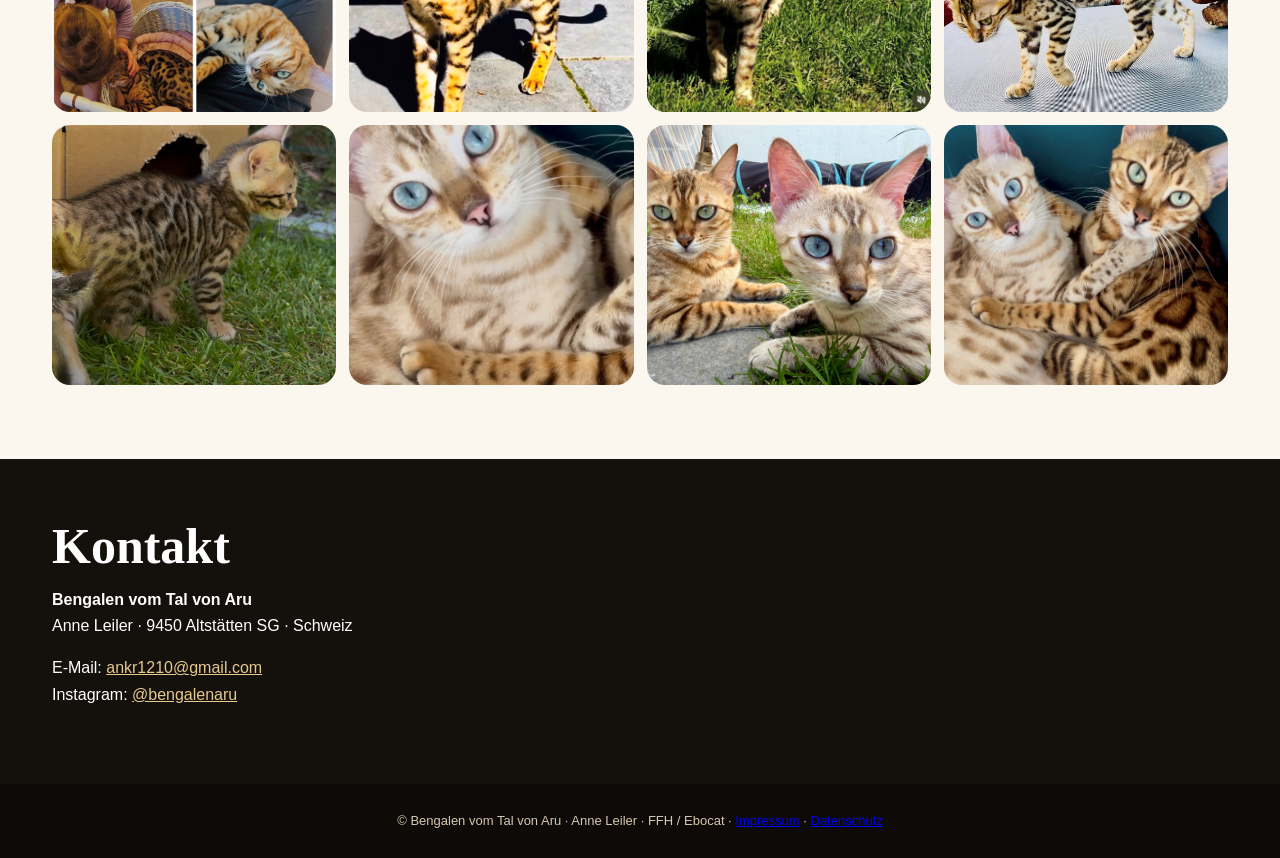
==== commit 40a1397f: "Update index.html" ====
--- a/index.html
+++ b/index.html
@@ -1 +1 @@
-<!doctype html><html lang="de"><head><meta charset="utf-8"><meta name="viewport" content="width=device-width,initial-scale=1"><title>Bengalen vom Tal von Aru · Bengalzucht Altstätten SG</title><meta name="description" content="Liebevolle Bengalzucht aus Altstätten SG, Schweiz. Bengalen vom Tal von Aru – Gesundheit, Charakter und Schönheit."><link rel="stylesheet" href="style.css"></head><body><header class="top"><nav class="nav"><a class="brand" href="index.html">Bengalen vom Tal von Aru</a><div class="menu"><a href="index.html">Start</a><a href="unsere-bengalen.html">Unsere Bengalen</a><a href="kitten.html">Kitten</a><a href="referenzen.html">Referenzen</a><a href="gesundheit.html">Gesundheit</a><a href="galerie.html">Galerie</a><a href="kontakt.html">Kontakt</a></div></nav></header><section class="hero"><div class="inner"><div class="eyebrow">Bengalzucht aus Altstätten SG</div><h1>Bengalen vom Tal von Aru</h1><p class="lead">Liebevoll aufgezogene Bengalkatzen mit faszinierender Wildkatzenoptik, starkem Charakter und verantwortungsvoller Zucht.</p><div class="btns"><a class="btn" href="kontakt.html">Anfrage senden</a><a class="btn alt" href="unsere-bengalen.html">Unsere Katzen ansehen</a></div><div class="stats"><div class="stat"><strong>FFH / Ebocat</strong>Vereinszugehörigkeit</div><div class="stat"><strong>Altstätten SG</strong>Schweiz</div><div class="stat"><strong>HCM · PRA-b · PK-Def</strong>Gesundheitsvorsorge</div><div class="stat"><strong>Familiennah</strong>Liebevolle Aufzucht</div></div></div></section><main><section class="section two"><div><div class="eyebrow">Willkommen</div><h2>Eine Bengalzucht mit Herz, Verantwortung und Stil</h2><p>Mein Name ist <strong>Anne Leiler</strong>. In Altstätten im Kanton St. Gallen widme ich mich mit großer Leidenschaft der Bengalzucht.</p><p>Unsere Katzen leben familiennah, werden liebevoll begleitet und wachsen mit Alltagsgeräuschen, Menschenkontakt und viel Zuwendung auf. Schönheit allein genügt nicht: Charakter, Gesundheit und Vertrauen stehen bei uns im Mittelpunkt.</p><p>Als Mitglied im <strong>FFH / Ebocat</strong> legen wir Wert auf transparente Gesundheitsvorsorge und sorgfältig geplante Verpaarungen.</p></div><img class="img" src="family.jpeg" alt="Bengalkatze im Familienalltag"></section><section class="section"><div class="split-title"><div><div class="eyebrow">Unsere Zuchtkatzen</div><h2>Nuna, Sheela, Norélie & Nikita</h2></div><a class="btn" href="unsere-bengalen.html">Alle Profile</a></div><div class="grid"><article class="cat"><img src="nuna1.jpeg" alt="Nuna"><div class="pad"><h3>Nuna</h3><p>Goldene Königin mit kräftigen Rosetten und ausdrucksstarkem Wildlook.</p><span class="tag">HCM normal</span><span class="tag">PRA-b N/N</span><span class="tag">PK-Def N/N</span></div></article><article class="cat"><img src="sheela1.jpeg" alt="Sheela"><div class="pad"><h3>Sheela</h3><p>Snow-Bengalin mit eisblauen Augen und sanftem Wesen.</p><span class="tag">HCM normal</span><span class="tag">PRA-b N/N</span><span class="tag">PK-Def N/N</span></div></article><article class="cat"><img src="norelie1.jpeg" alt="Norélie"><div class="pad"><h3>Norélie</h3><p>Helle junge Bengalin mit klarer Zeichnung und neugierigem Ausdruck.</p><span class="tag">Eltern negativ getestet</span></div></article><article class="cat"><img src="nikita1.jpeg" alt="Nikita"><div class="pad"><h3>Naomi</h3><p>Kleine Leopardin mit dunklen Kontrasten und starkem Rosettenbild.</p><span class="tag">Eltern negativ getestet</span></div></article></div></section><section class="section two"><img class="img" src="gallery2.jpeg" alt="Bengal im Garten"><div class="card"><div class="eyebrow">Kitten</div><h2>Liebevoll sozialisiert</h2><p>Unsere Kitten werden mit Geduld, Nähe und Verantwortung aufgezogen. Sie lernen Menschen, Alltagsgeräusche, Spiel, Pflege und liebevolle Grenzen kennen.</p><p>Beim Auszug sind sie tierärztlich untersucht, altersgerecht geimpft, mehrfach entwurmt und bestens auf ihr neues Zuhause vorbereitet.</p><a class="btn" href="kitten.html">Mehr über unsere Kitten</a></div></section><section class="section"><div class="eyebrow">Impressionen</div><h2>Galerie</h2><div class="gallery"><img src="gallery1.jpeg"><img src="nuna2.jpeg"><img src="sheela2.jpeg"><img src="norelie2.jpeg"><img src="nikita2.jpeg"><img src="gallery3.jpeg"><img src="gallery4.jpeg"><img src="family.jpeg"></div></section></main><section class="contact"><div class="section"><h2>Kontakt</h2><p><strong>Bengalen vom Tal von Aru</strong><br>Anne Leiler · 9450 Altstätten SG · Schweiz</p><p>E-Mail: <a href="mailto:ankr1210@gmail.com">ankr1210@gmail.com</a><br>Instagram: <a href="https://www.instagram.com/bengalenaru" target="_blank" rel="noopener">@bengalenaru</a></p></div></section><footer class="footer">© Bengalen vom Tal von Aru · Anne Leiler · FFH / Ebocat · <a href="impressum.html">Impressum</a> · <a href="datenschutz.html">Datenschutz</a></footer></body></html>
+<!doctype html><html lang="de"><head><meta charset="utf-8"><meta name="viewport" content="width=device-width,initial-scale=1"><title>Bengalen vom Tal von Aru · Bengalzucht Altstätten SG</title><meta name="description" content="Liebevolle Bengalzucht aus Altstätten SG, Schweiz. Bengalen vom Tal von Aru – Gesundheit, Charakter und Schönheit."><link rel="stylesheet" href="style.css"></head><body><header class="top"><nav class="nav"><a class="brand" href="index.html">Bengalen vom Tal von Aru</a><div class="menu"><a href="index.html">Start</a><a href="unsere-bengalen.html">Unsere Bengalen</a><a href="kitten.html">Kitten</a><a href="referenzen.html">Referenzen</a><a href="gesundheit.html">Gesundheit</a><a href="galerie.html">Galerie</a><a href="kontakt.html">Kontakt</a></div></nav></header><section class="hero"><div class="inner"><div class="eyebrow">Bengalzucht aus Altstätten SG</div><h1>Bengalen vom Tal von Aru</h1><p class="lead">Liebevoll aufgezogene Bengalkatzen mit faszinierender Wildkatzenoptik, starkem Charakter und verantwortungsvoller Zucht.</p><div class="btns"><a class="btn" href="kontakt.html">Anfrage senden</a><a class="btn alt" href="unsere-bengalen.html">Unsere Katzen ansehen</a></div><div class="stats"><div class="stat"><strong>FFH / Ebocat</strong>Vereinszugehörigkeit</div><div class="stat"><strong>Altstätten SG</strong>Schweiz</div><div class="stat"><strong>HCM · PRA-b · PK-Def</strong>Gesundheitsvorsorge</div><div class="stat"><strong>Familiennah</strong>Liebevolle Aufzucht</div></div></div></section><main><section class="section two"><div><div class="eyebrow">Willkommen</div><h2>Eine Bengalzucht mit Herz, Verantwortung und Stil</h2><p>Mein Name ist <strong>Anne Leiler</strong>. In Altstätten im Kanton St. Gallen widme ich mich mit großer Leidenschaft der Bengalzucht.</p><p>Unsere Katzen leben familiennah, werden liebevoll begleitet und wachsen mit Alltagsgeräuschen, Menschenkontakt und viel Zuwendung auf. Schönheit allein genügt nicht: Charakter, Gesundheit und Vertrauen stehen bei uns im Mittelpunkt.</p><p>Als Mitglied im <strong>FFH / Ebocat</strong> legen wir Wert auf transparente Gesundheitsvorsorge und sorgfältig geplante Verpaarungen.</p></div><img class="img" src="family.jpeg" alt="Bengalkatze im Familienalltag"></section><section class="section"><div class="split-title"><div><div class="eyebrow">Unsere Zuchtkatzen</div><h2>Nuna, Sheela, Norélie & Naomi</h2></div><a class="btn" href="unsere-bengalen.html">Alle Profile</a></div><div class="grid"><article class="cat"><img src="nuna1.jpeg" alt="Nuna"><div class="pad"><h3>Nuna</h3><p>Goldene Königin mit kräftigen Rosetten und ausdrucksstarkem Wildlook.</p><span class="tag">HCM normal</span><span class="tag">PRA-b N/N</span><span class="tag">PK-Def N/N</span></div></article><article class="cat"><img src="sheela1.jpeg" alt="Sheela"><div class="pad"><h3>Sheela</h3><p>Snow-Bengalin mit eisblauen Augen und sanftem Wesen.</p><span class="tag">HCM normal</span><span class="tag">PRA-b N/N</span><span class="tag">PK-Def N/N</span></div></article><article class="cat"><img src="norelie1.jpeg" alt="Norélie"><div class="pad"><h3>Norélie</h3><p>Helle junge Bengalin mit klarer Zeichnung und neugierigem Ausdruck.</p><span class="tag">Eltern negativ getestet</span></div></article><article class="cat"><img src="nikita1.jpeg" alt="Nikita"><div class="pad"><h3>Naomi</h3><p>Kleine Leopardin mit dunklen Kontrasten und starkem Rosettenbild.</p><span class="tag">Eltern negativ getestet</span></div></article></div></section><section class="section two"><img class="img" src="gallery2.jpeg" alt="Bengal im Garten"><div class="card"><div class="eyebrow">Kitten</div><h2>Liebevoll sozialisiert</h2><p>Unsere Kitten werden mit Geduld, Nähe und Verantwortung aufgezogen. Sie lernen Menschen, Alltagsgeräusche, Spiel, Pflege und liebevolle Grenzen kennen.</p><p>Beim Auszug sind sie tierärztlich untersucht, altersgerecht geimpft, mehrfach entwurmt und bestens auf ihr neues Zuhause vorbereitet.</p><a class="btn" href="kitten.html">Mehr über unsere Kitten</a></div></section><section class="section"><div class="eyebrow">Impressionen</div><h2>Galerie</h2><div class="gallery"><img src="gallery1.jpeg"><img src="nuna2.jpeg"><img src="sheela2.jpeg"><img src="norelie2.jpeg"><img src="nikita2.jpeg"><img src="gallery3.jpeg"><img src="gallery4.jpeg"><img src="family.jpeg"></div></section></main><section class="contact"><div class="section"><h2>Kontakt</h2><p><strong>Bengalen vom Tal von Aru</strong><br>Anne Leiler · 9450 Altstätten SG · Schweiz</p><p>E-Mail: <a href="mailto:ankr1210@gmail.com">ankr1210@gmail.com</a><br>Instagram: <a href="https://www.instagram.com/bengalenaru" target="_blank" rel="noopener">@bengalenaru</a></p></div></section><footer class="footer">© Bengalen vom Tal von Aru · Anne Leiler · FFH / Ebocat · <a href="impressum.html">Impressum</a> · <a href="datenschutz.html">Datenschutz</a></footer></body></html>
